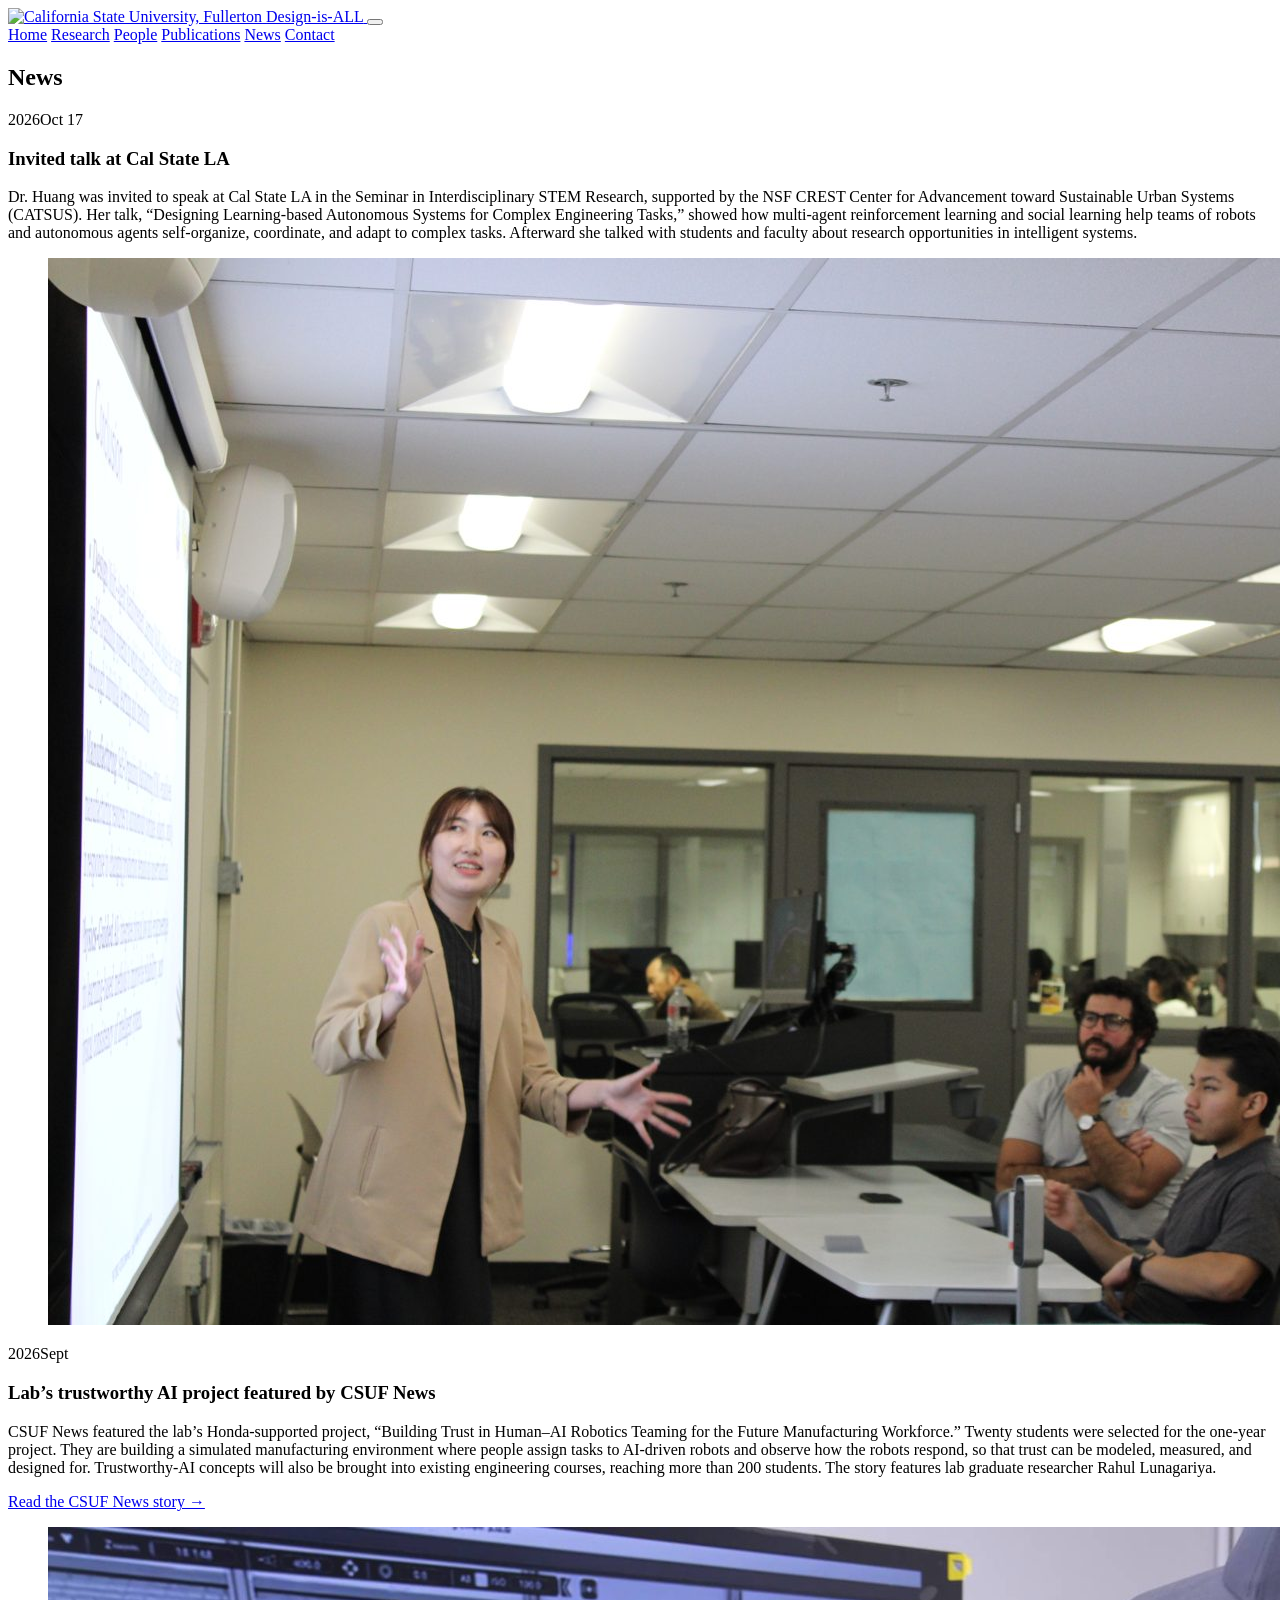
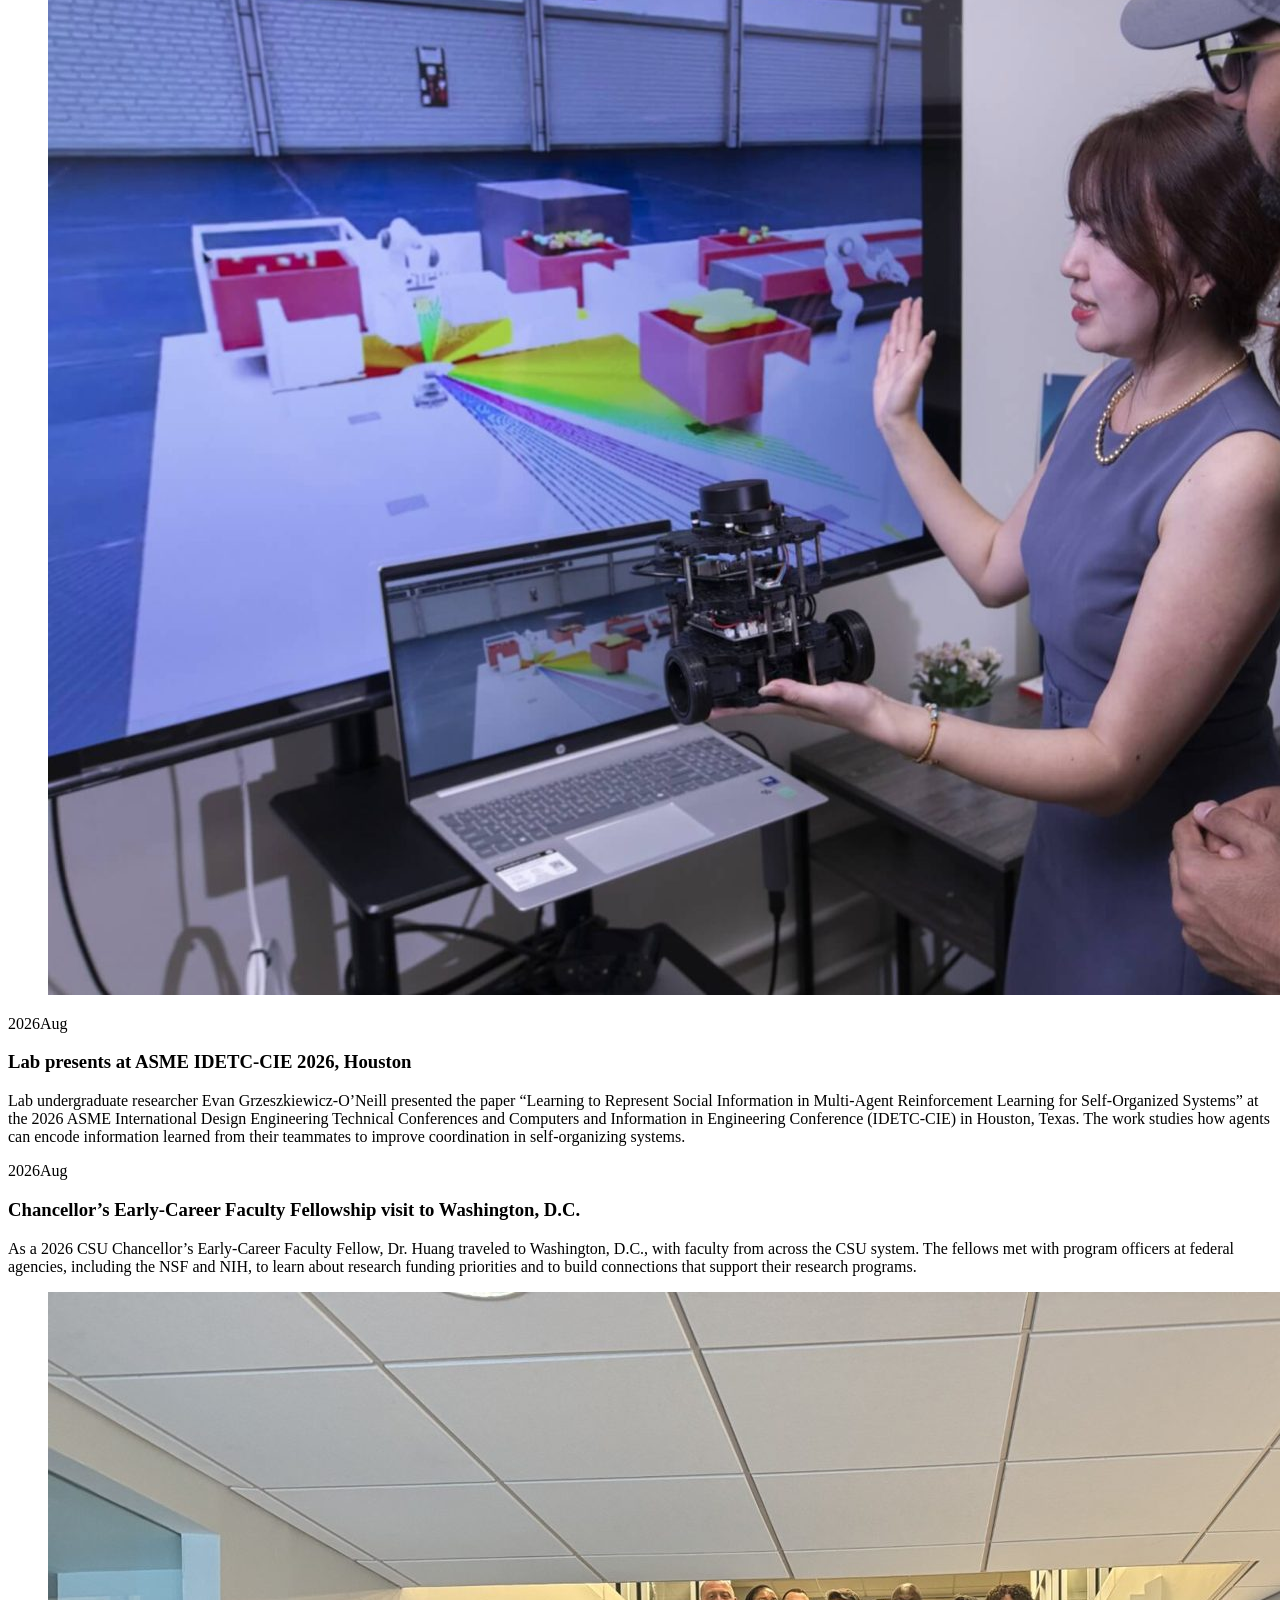
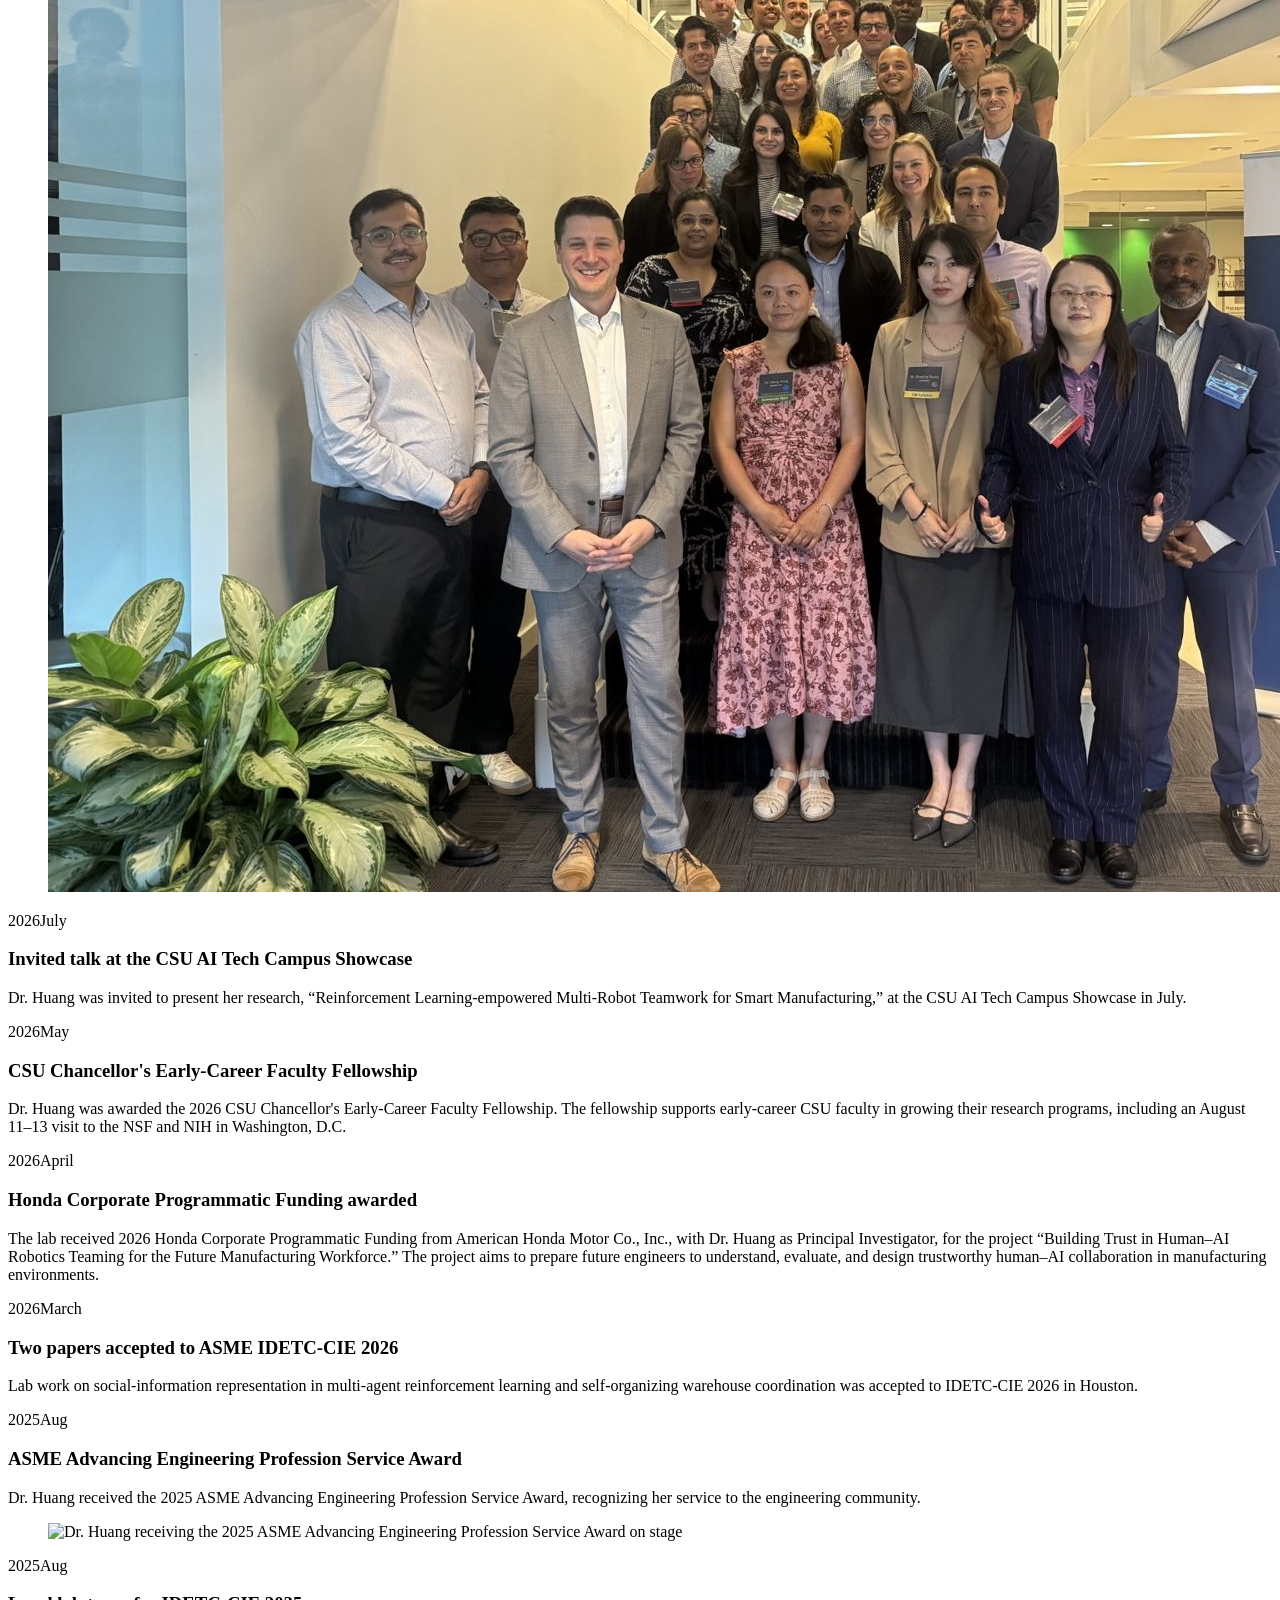
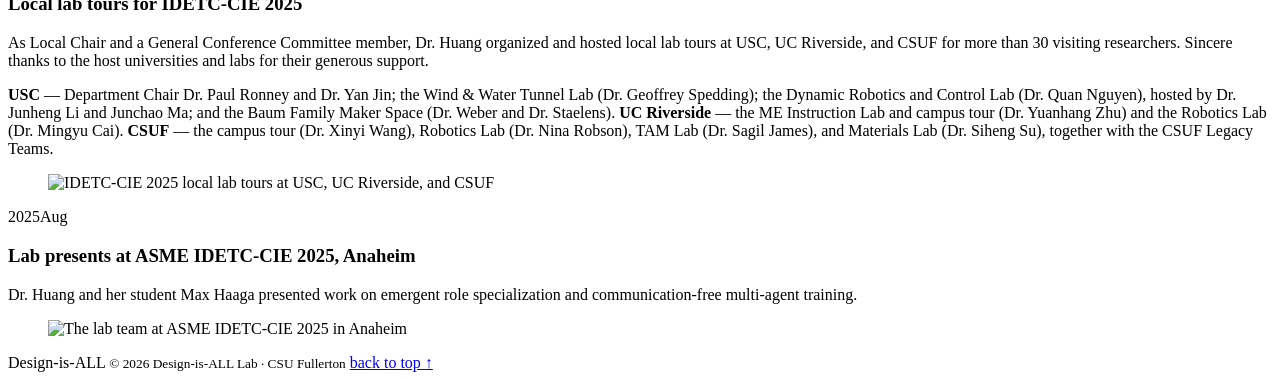
==== news.html @ df872aeb "Update People and News from Website-Content (Nov 2026) - People: new grad (Kevin Tran) and joint mem" ====
<!DOCTYPE html>
<html lang="en">
<head>
  <meta charset="UTF-8" />
  <meta name="viewport" content="width=device-width, initial-scale=1.0" />
  <title>News · Design-is-ALL Lab</title>
  <meta name="description" content="Latest news from the Design-is-ALL Lab at CSU Fullerton — funding, awards, talks, and conferences." />
  <link rel="preconnect" href="https://fonts.googleapis.com" />
  <link rel="preconnect" href="https://fonts.gstatic.com" crossorigin />
  <link href="https://fonts.googleapis.com/css2?family=Fraunces:opsz,wght@9..144,600;9..144,700&family=Sora:wght@300;400;500;600;700;800&family=Inter:wght@400;500;600;700&family=JetBrains+Mono:wght@400;500&display=swap" rel="stylesheet" />
  <link rel="stylesheet" href="assets/css/style.css" />
</head>
<body>

  <header class="site-header" id="top">
    <div class="container nav-inner">
      <a class="brand" href="index.html">
        <img class="brand-badge" src="assets/images/csuf-seal.svg" alt="California State University, Fullerton" width="40" height="40" />
        <span class="brand-text">Design-is-ALL</span>
      </a>
      <button class="nav-toggle" aria-label="Menu" aria-expanded="false" aria-controls="primary-nav"><span></span><span></span><span></span></button>
      <nav class="primary-nav" id="primary-nav" aria-label="Primary">
        <a href="index.html">Home</a>
        <a href="research.html">Research</a>
        <a href="people.html">People</a>
        <a href="publications.html">Publications</a>
        <a href="news.html" class="active">News</a>
        <a href="contact.html">Contact</a>
      </nav>
    </div>
  </header>

  <main>
    <!-- PAGE HERO -->
    <section class="subhero">
      <div class="container">
        <h1>News</h1>
      </div>
    </section>

    <section class="section">
      <div class="container">

        <div class="news news-full">

          <div class="news-item">
            <div class="date"><span class="yr">2026</span><span class="mo">Oct 17</span></div>
            <div>
              <h3>Invited talk at Cal State LA</h3>
              <p>Dr. Huang was invited to speak at Cal State LA in the Seminar in Interdisciplinary STEM Research, supported by the NSF CREST Center for Advancement toward Sustainable Urban Systems (CATSUS). Her talk, <span class="paper">&ldquo;Designing Learning-based Autonomous Systems for Complex Engineering Tasks,&rdquo;</span> showed how multi-agent reinforcement learning and social learning help teams of robots and autonomous agents self-organize, coordinate, and adapt to complex tasks. Afterward she talked with students and faculty about research opportunities in intelligent systems.</p>
              <div class="n-gallery">
                <figure><img src="assets/images/news-csula-talk-2026.jpg" alt="Dr. Huang presenting her research to students at Cal State LA" loading="lazy" /></figure>
              </div>
            </div>
          </div>

          <div class="news-item">
            <div class="date"><span class="yr">2026</span><span class="mo">Sept</span></div>
            <div>
              <h3>Lab&rsquo;s trustworthy AI project featured by CSUF News</h3>
              <p>CSUF News featured the lab&rsquo;s Honda-supported project, <span class="paper">&ldquo;Building Trust in Human&ndash;AI Robotics Teaming for the Future Manufacturing Workforce.&rdquo;</span> Twenty students were selected for the one-year project. They are building a simulated manufacturing environment where people assign tasks to AI-driven robots and observe how the robots respond, so that trust can be modeled, measured, and designed for. Trustworthy-AI concepts will also be brought into existing engineering courses, reaching more than 200 students. The story features lab graduate researcher Rahul Lunagariya.</p>
              <p><a href="https://news.fullerton.edu/2026/09/honda-supported-project-builds-trust-between-humans-and-robots/" target="_blank" rel="noopener">Read the CSUF News story &rarr;</a></p>
              <div class="n-gallery">
                <figure><img src="assets/images/news-honda-csuf-news-2026.jpg" alt="Dr. Huang and graduate student Rahul Lunagariya with a mobile robot and a simulated manufacturing environment" loading="lazy" /></figure>
              </div>
            </div>
          </div>

          <div class="news-item">
            <div class="date"><span class="yr">2026</span><span class="mo">Aug</span></div>
            <div>
              <h3>Lab presents at ASME IDETC-CIE 2026, Houston</h3>
              <p>Lab undergraduate researcher Evan Grzeszkiewicz-O&rsquo;Neill presented the paper <span class="paper">&ldquo;Learning to Represent Social Information in Multi-Agent Reinforcement Learning for Self-Organized Systems&rdquo;</span> at the 2026 ASME International Design Engineering Technical Conferences and Computers and Information in Engineering Conference (IDETC-CIE) in Houston, Texas. The work studies how agents can encode information learned from their teammates to improve coordination in self-organizing systems.</p>
            </div>
          </div>

          <div class="news-item">
            <div class="date"><span class="yr">2026</span><span class="mo">Aug</span></div>
            <div>
              <h3>Chancellor&rsquo;s Early-Career Faculty Fellowship visit to Washington, D.C.</h3>
              <p>As a 2026 CSU Chancellor&rsquo;s Early-Career Faculty Fellow, Dr. Huang traveled to Washington, D.C., with faculty from across the CSU system. The fellows met with program officers at federal agencies, including the NSF and NIH, to learn about research funding priorities and to build connections that support their research programs.</p>
              <div class="n-gallery">
                <figure><img src="assets/images/news-fellowship-dc-2026.jpg" alt="2026 CSU Chancellor's Early-Career Faculty Fellows in Washington, D.C." loading="lazy" /></figure>
              </div>
            </div>
          </div>

          <div class="news-item">
            <div class="date"><span class="yr">2026</span><span class="mo">July</span></div>
            <div>
              <h3>Invited talk at the CSU AI Tech Campus Showcase</h3>
              <p>Dr. Huang was invited to present her research, <span class="paper">&ldquo;Reinforcement Learning-empowered Multi-Robot Teamwork for Smart Manufacturing,&rdquo;</span> at the CSU AI Tech Campus Showcase in July.</p>
            </div>
          </div>

          <div class="news-item">
            <div class="date"><span class="yr">2026</span><span class="mo">May</span></div>
            <div>
              <h3>CSU Chancellor's Early-Career Faculty Fellowship</h3>
              <p>Dr. Huang was awarded the 2026 CSU Chancellor's Early-Career Faculty Fellowship. The fellowship supports early-career CSU faculty in growing their research programs, including an August 11&ndash;13 visit to the NSF and NIH in Washington, D.C.</p>
            </div>
          </div>

          <div class="news-item">
            <div class="date"><span class="yr">2026</span><span class="mo">April</span></div>
            <div>
              <h3>Honda Corporate Programmatic Funding awarded</h3>
              <p>The lab received 2026 Honda Corporate Programmatic Funding from American Honda Motor Co., Inc., with Dr. Huang as Principal Investigator, for the project <span class="paper">&ldquo;Building Trust in Human&ndash;AI Robotics Teaming for the Future Manufacturing Workforce.&rdquo;</span> The project aims to prepare future engineers to understand, evaluate, and design trustworthy human&ndash;AI collaboration in manufacturing environments.</p>
            </div>
          </div>

          <div class="news-item">
            <div class="date"><span class="yr">2026</span><span class="mo">March</span></div>
            <div>
              <h3>Two papers accepted to ASME IDETC-CIE 2026</h3>
              <p>Lab work on social-information representation in multi-agent reinforcement learning and self-organizing warehouse coordination was accepted to IDETC-CIE 2026 in Houston.</p>
            </div>
          </div>

          <div class="news-item">
            <div class="date"><span class="yr">2025</span><span class="mo">Aug</span></div>
            <div>
              <h3>ASME Advancing Engineering Profession Service Award</h3>
              <p>Dr. Huang received the 2025 ASME Advancing Engineering Profession Service Award, recognizing her service to the engineering community.</p>
              <div class="n-gallery">
                <figure><img src="assets/images/news-award-2025.jpg" alt="Dr. Huang receiving the 2025 ASME Advancing Engineering Profession Service Award on stage" /></figure>
              </div>
            </div>
          </div>

          <div class="news-item">
            <div class="date"><span class="yr">2025</span><span class="mo">Aug</span></div>
            <div class="n-split">
              <div class="n-text">
                <h3>Local lab tours for IDETC-CIE 2025</h3>
                <p>As Local Chair and a General Conference Committee member, Dr. Huang organized and hosted local lab tours at USC, UC Riverside, and CSUF for more than 30 visiting researchers. Sincere thanks to the host universities and labs for their generous support.</p>
                <p class="n-thanks"><b>USC</b> &mdash; Department Chair Dr. Paul Ronney and Dr. Yan Jin; the Wind &amp; Water Tunnel Lab (Dr. Geoffrey Spedding); the Dynamic Robotics and Control Lab (Dr. Quan Nguyen), hosted by Dr. Junheng Li and Junchao Ma; and the Baum Family Maker Space (Dr. Weber and Dr. Staelens). <b>UC Riverside</b> &mdash; the ME Instruction Lab and campus tour (Dr. Yuanhang Zhu) and the Robotics Lab (Dr. Mingyu Cai). <b>CSUF</b> &mdash; the campus tour (Dr. Xinyi Wang), Robotics Lab (Dr. Nina Robson), TAM Lab (Dr. Sagil James), and Materials Lab (Dr. Siheng Su), together with the CSUF Legacy Teams.</p>
              </div>
              <figure class="n-side"><img src="assets/images/news-idetc2025-tour.jpg" alt="IDETC-CIE 2025 local lab tours at USC, UC Riverside, and CSUF" /></figure>
            </div>
          </div>

          <div class="news-item">
            <div class="date"><span class="yr">2025</span><span class="mo">Aug</span></div>
            <div>
              <h3>Lab presents at ASME IDETC-CIE 2025, Anaheim</h3>
              <p>Dr. Huang and her student Max Haaga presented work on emergent role specialization and communication-free multi-agent training.</p>
              <figure class="n-feature"><img src="assets/images/news-idetc2025-team.jpg" alt="The lab team at ASME IDETC-CIE 2025 in Anaheim" /></figure>
            </div>
          </div>

        </div>
      </div>
    </section>
  </main>

  <footer class="site-footer">
    <div class="container footer-inner">
      <span class="footer-brand">Design-is-ALL</span>
      <small>&copy; <span id="year">2026</span> Design-is-ALL Lab · CSU Fullerton</small>
      <a href="#top" class="to-top">back to top &uarr;</a>
    </div>
  </footer>

  <script src="assets/js/main.js"></script>
</body>
</html>
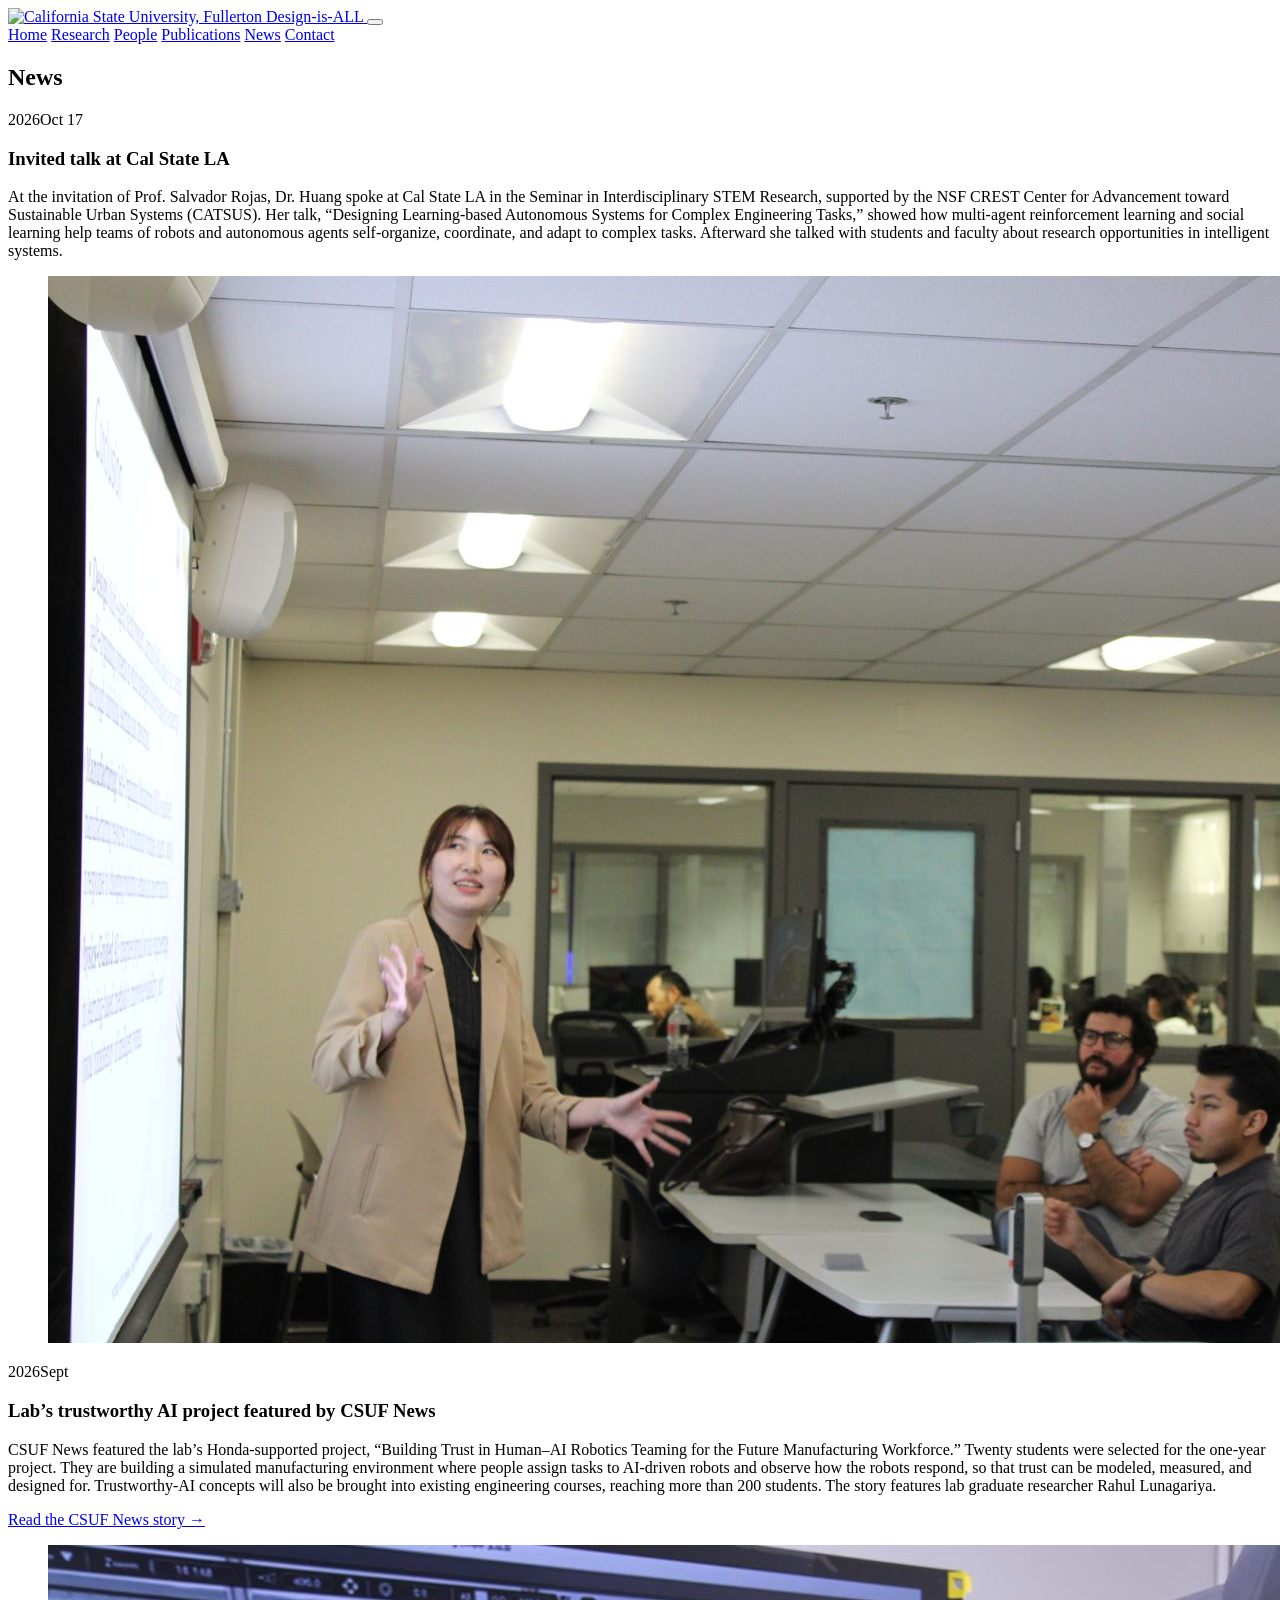
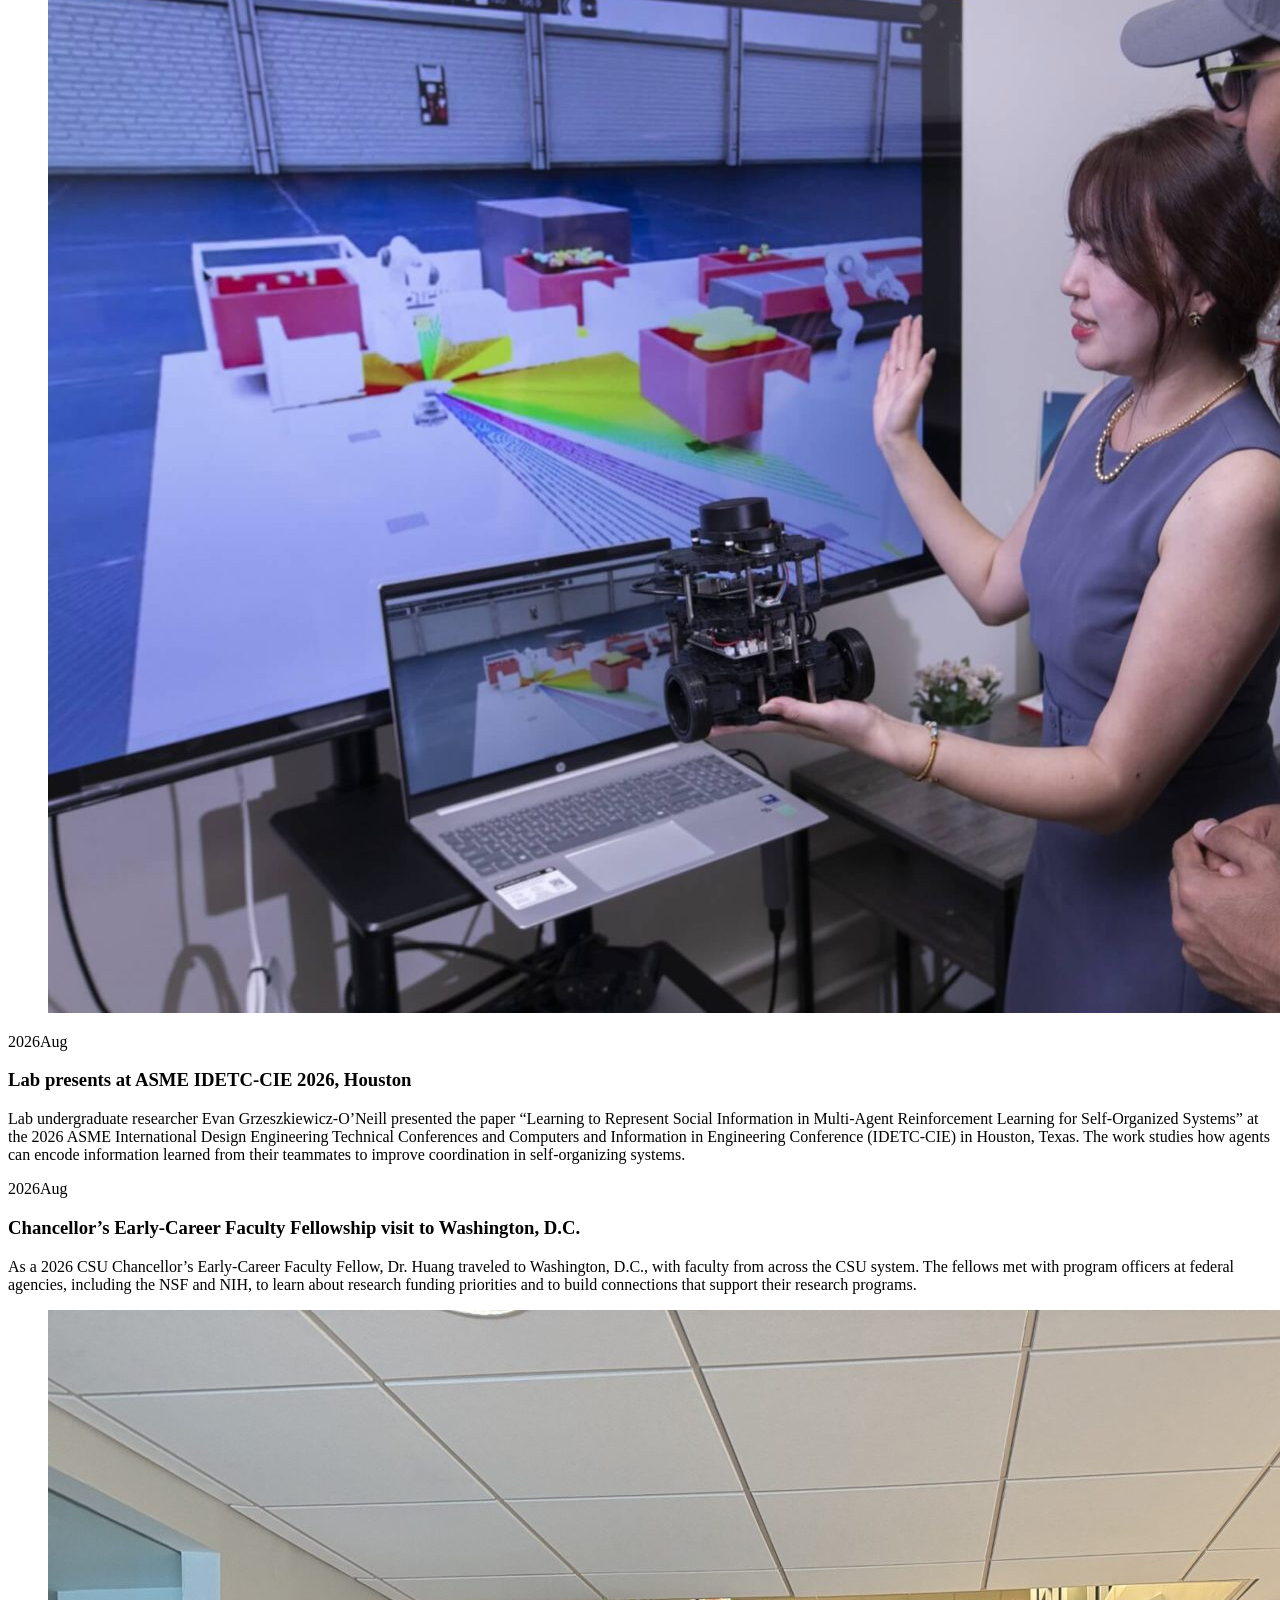
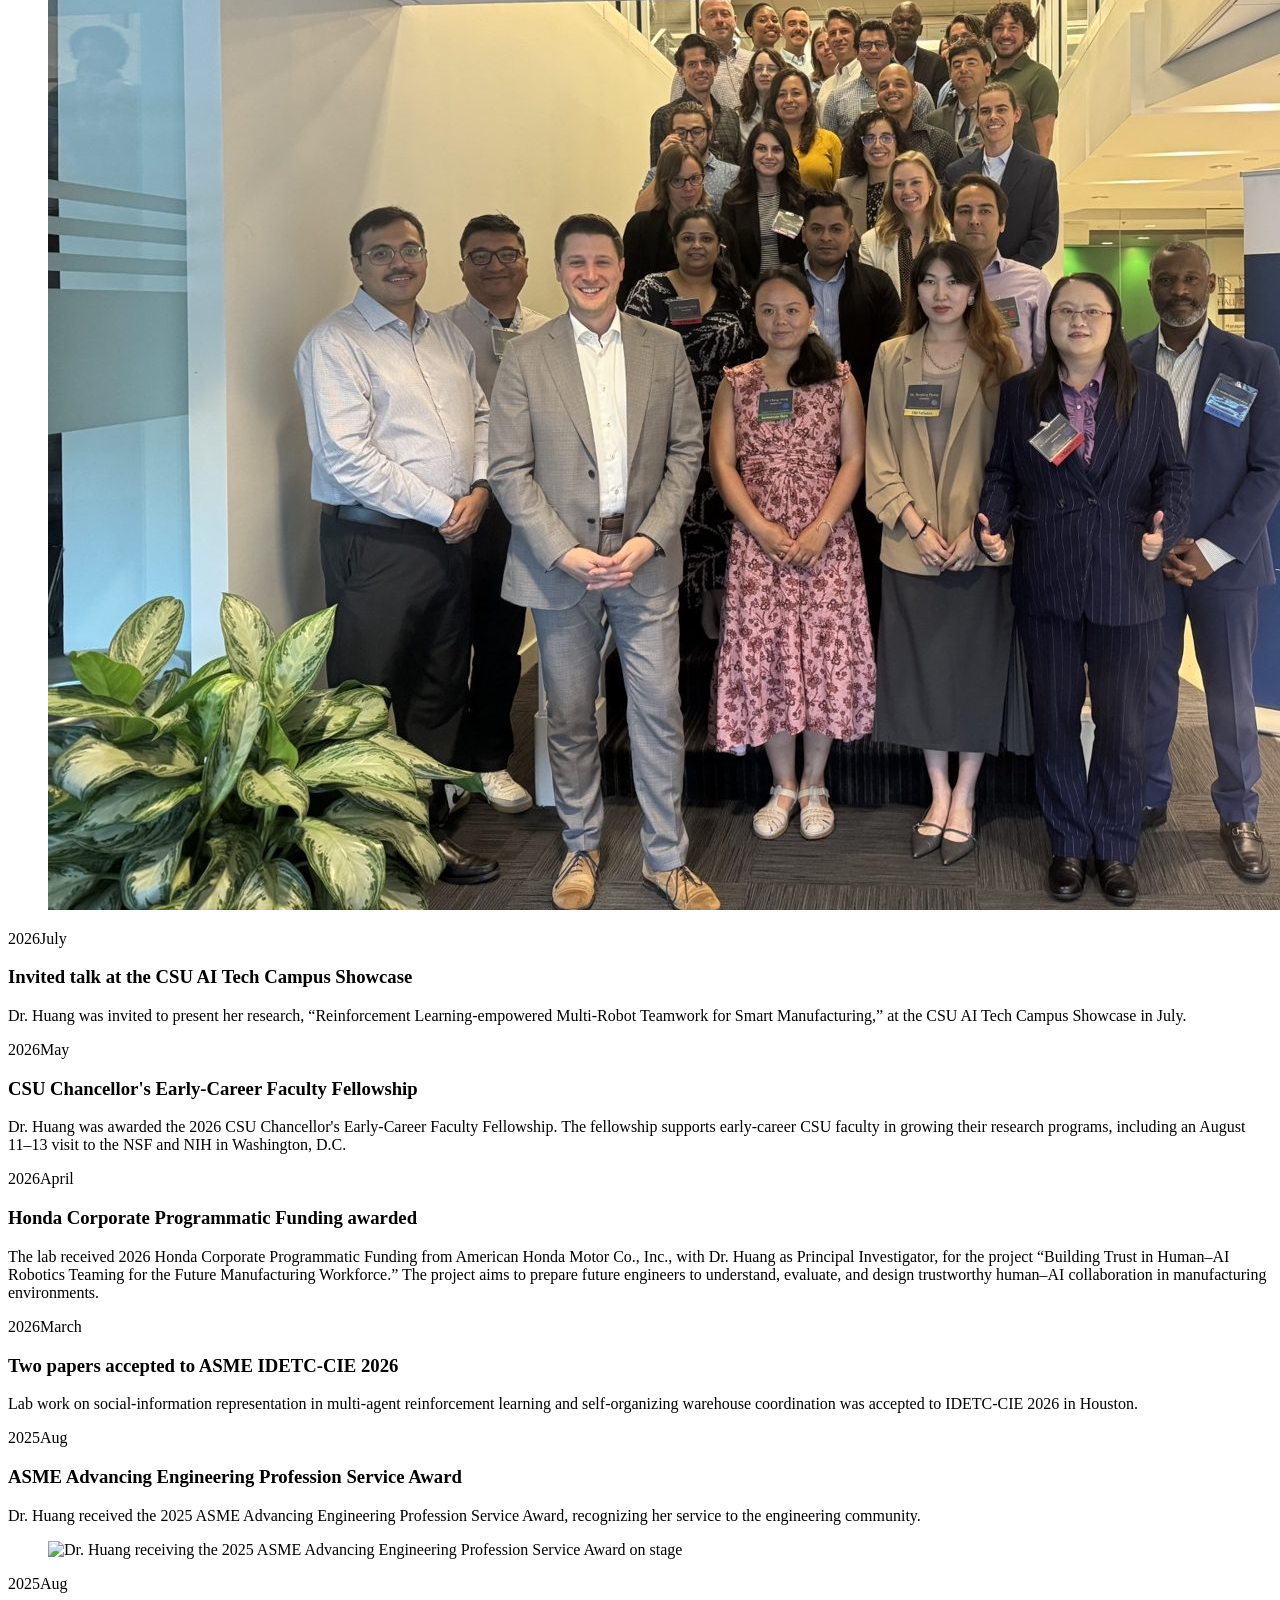
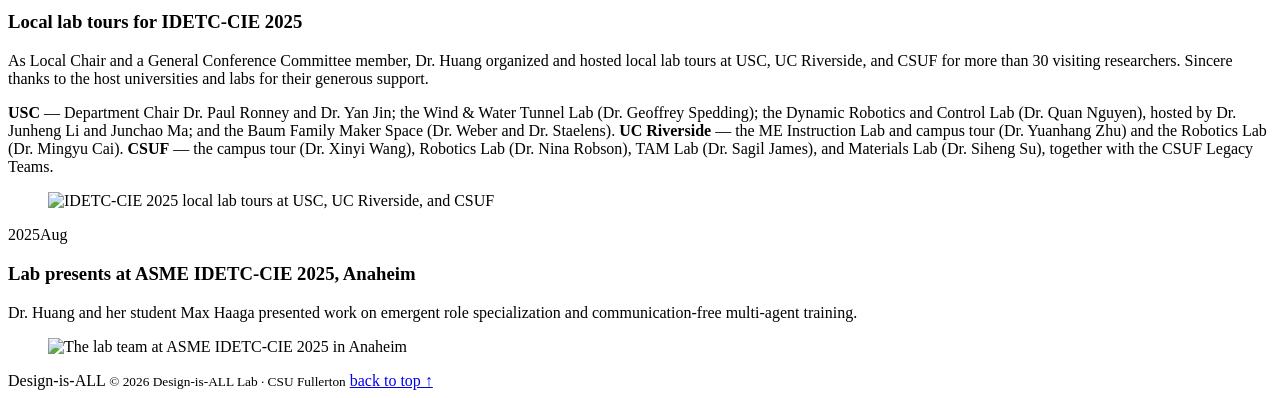
==== commit 210d8c56: "News: note Cal State LA talk was invited by Prof. Salvador Rojas Co-Authored-By: Claude Opus 5.5 <no" ====
--- a/news.html
+++ b/news.html
@@ -47,7 +47,7 @@
             <div class="date"><span class="yr">2026</span><span class="mo">Oct 17</span></div>
             <div>
               <h3>Invited talk at Cal State LA</h3>
-              <p>Dr. Huang was invited to speak at Cal State LA in the Seminar in Interdisciplinary STEM Research, supported by the NSF CREST Center for Advancement toward Sustainable Urban Systems (CATSUS). Her talk, <span class="paper">&ldquo;Designing Learning-based Autonomous Systems for Complex Engineering Tasks,&rdquo;</span> showed how multi-agent reinforcement learning and social learning help teams of robots and autonomous agents self-organize, coordinate, and adapt to complex tasks. Afterward she talked with students and faculty about research opportunities in intelligent systems.</p>
+              <p>At the invitation of Prof. Salvador Rojas, Dr. Huang spoke at Cal State LA in the Seminar in Interdisciplinary STEM Research, supported by the NSF CREST Center for Advancement toward Sustainable Urban Systems (CATSUS). Her talk, <span class="paper">&ldquo;Designing Learning-based Autonomous Systems for Complex Engineering Tasks,&rdquo;</span> showed how multi-agent reinforcement learning and social learning help teams of robots and autonomous agents self-organize, coordinate, and adapt to complex tasks. Afterward she talked with students and faculty about research opportunities in intelligent systems.</p>
               <div class="n-gallery">
                 <figure><img src="assets/images/news-csula-talk-2026.jpg" alt="Dr. Huang presenting her research to students at Cal State LA" loading="lazy" /></figure>
               </div>
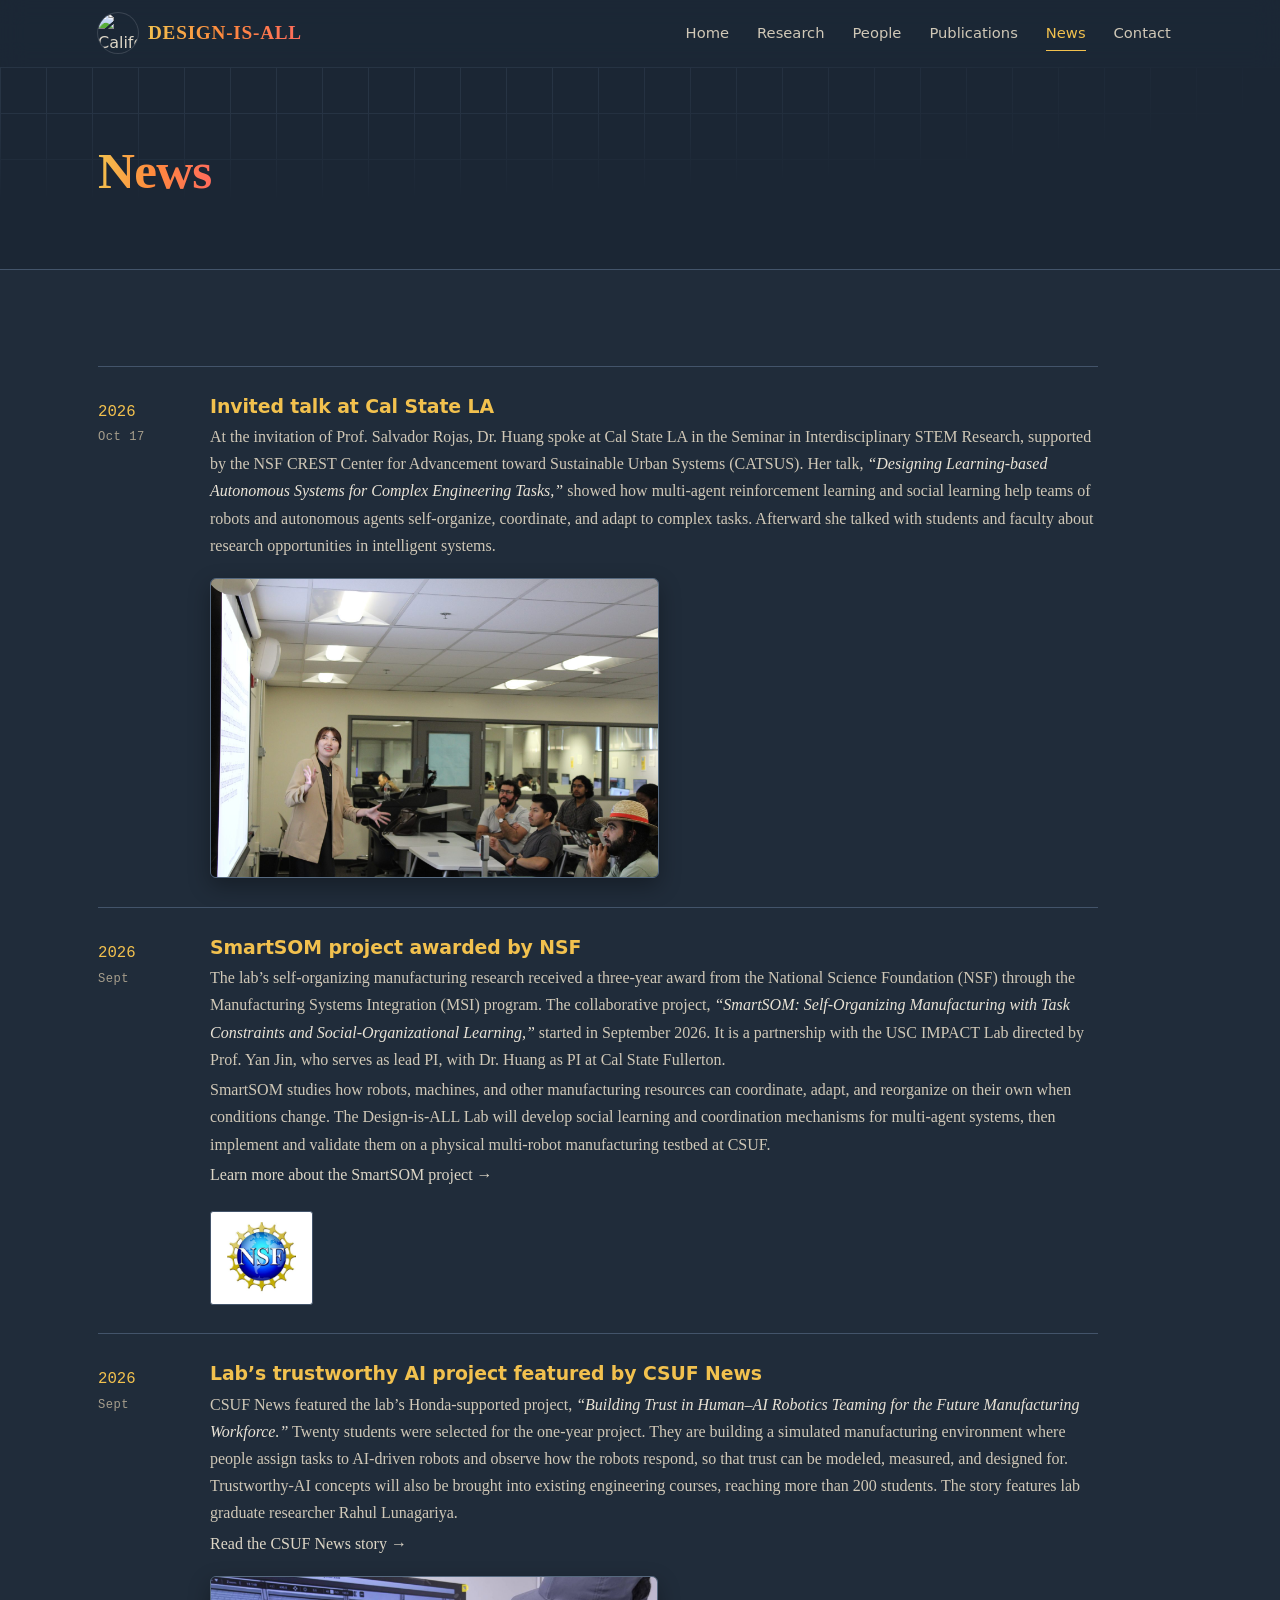
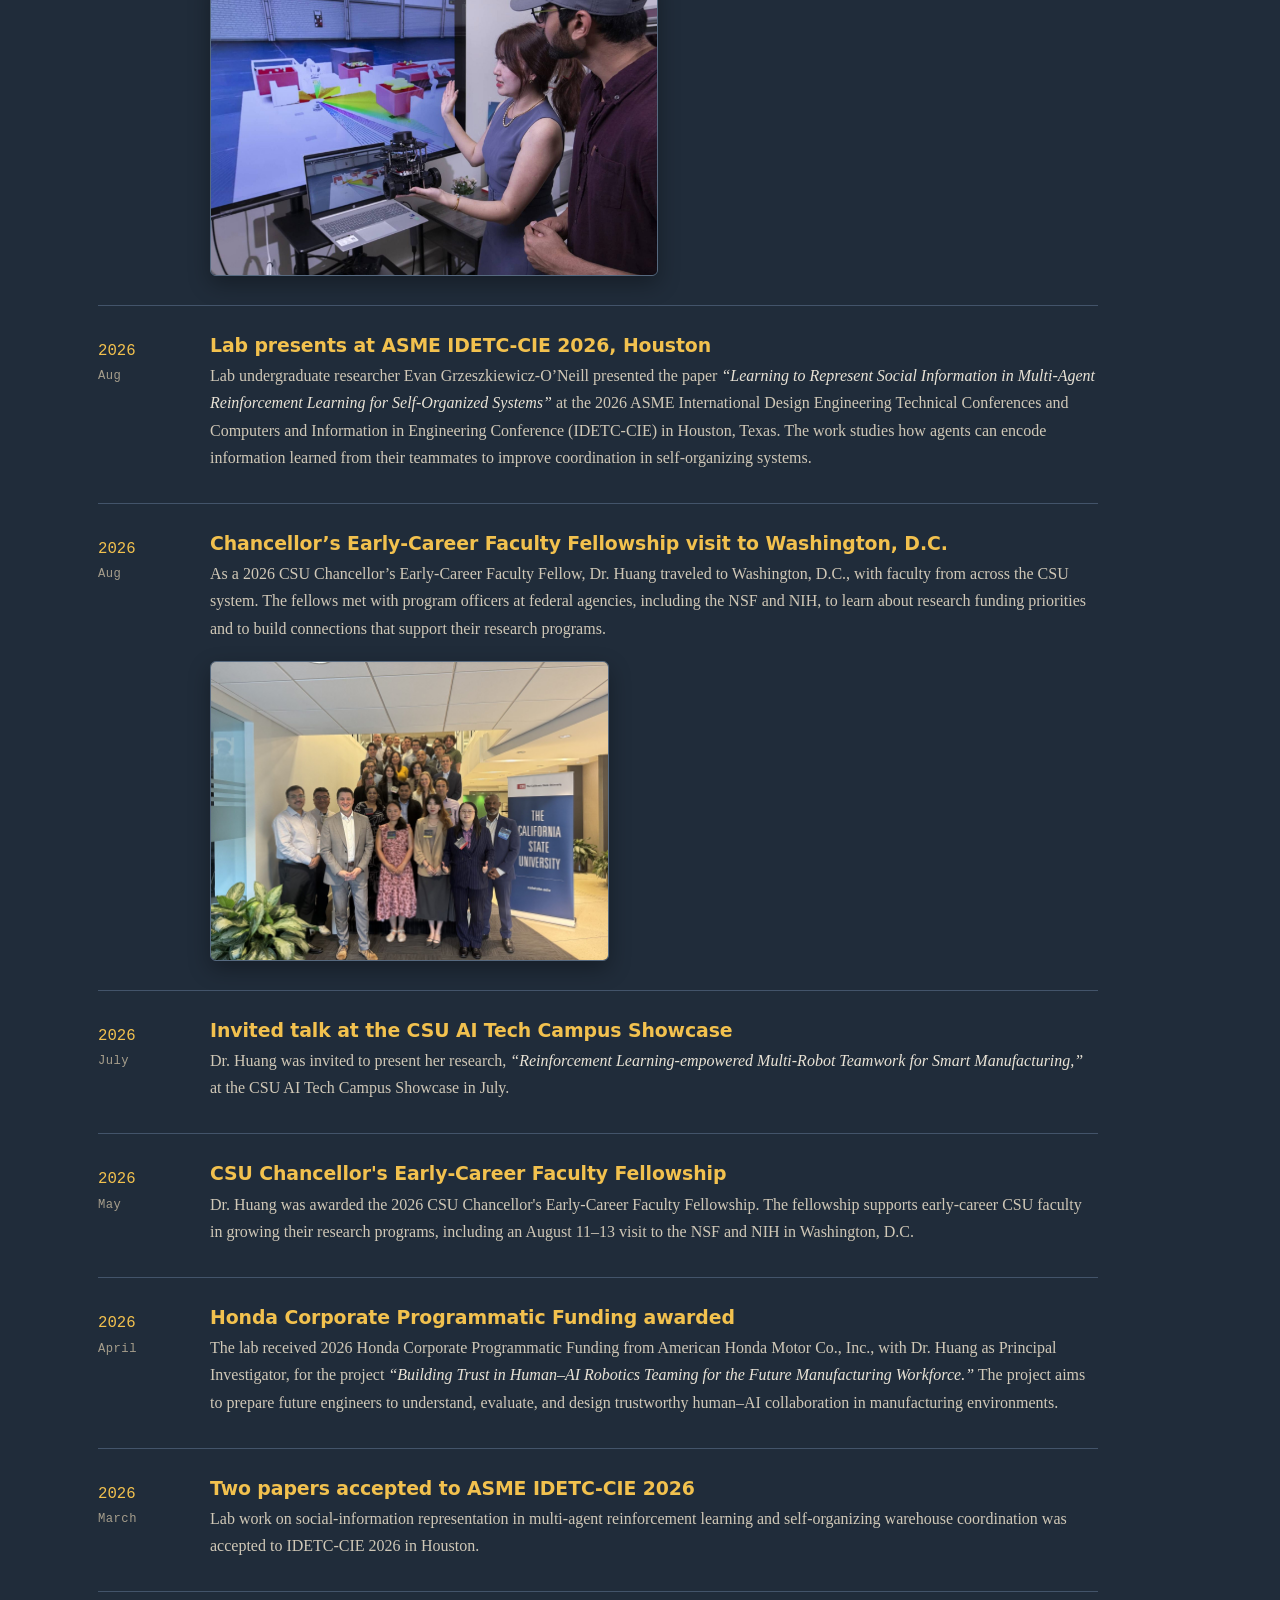
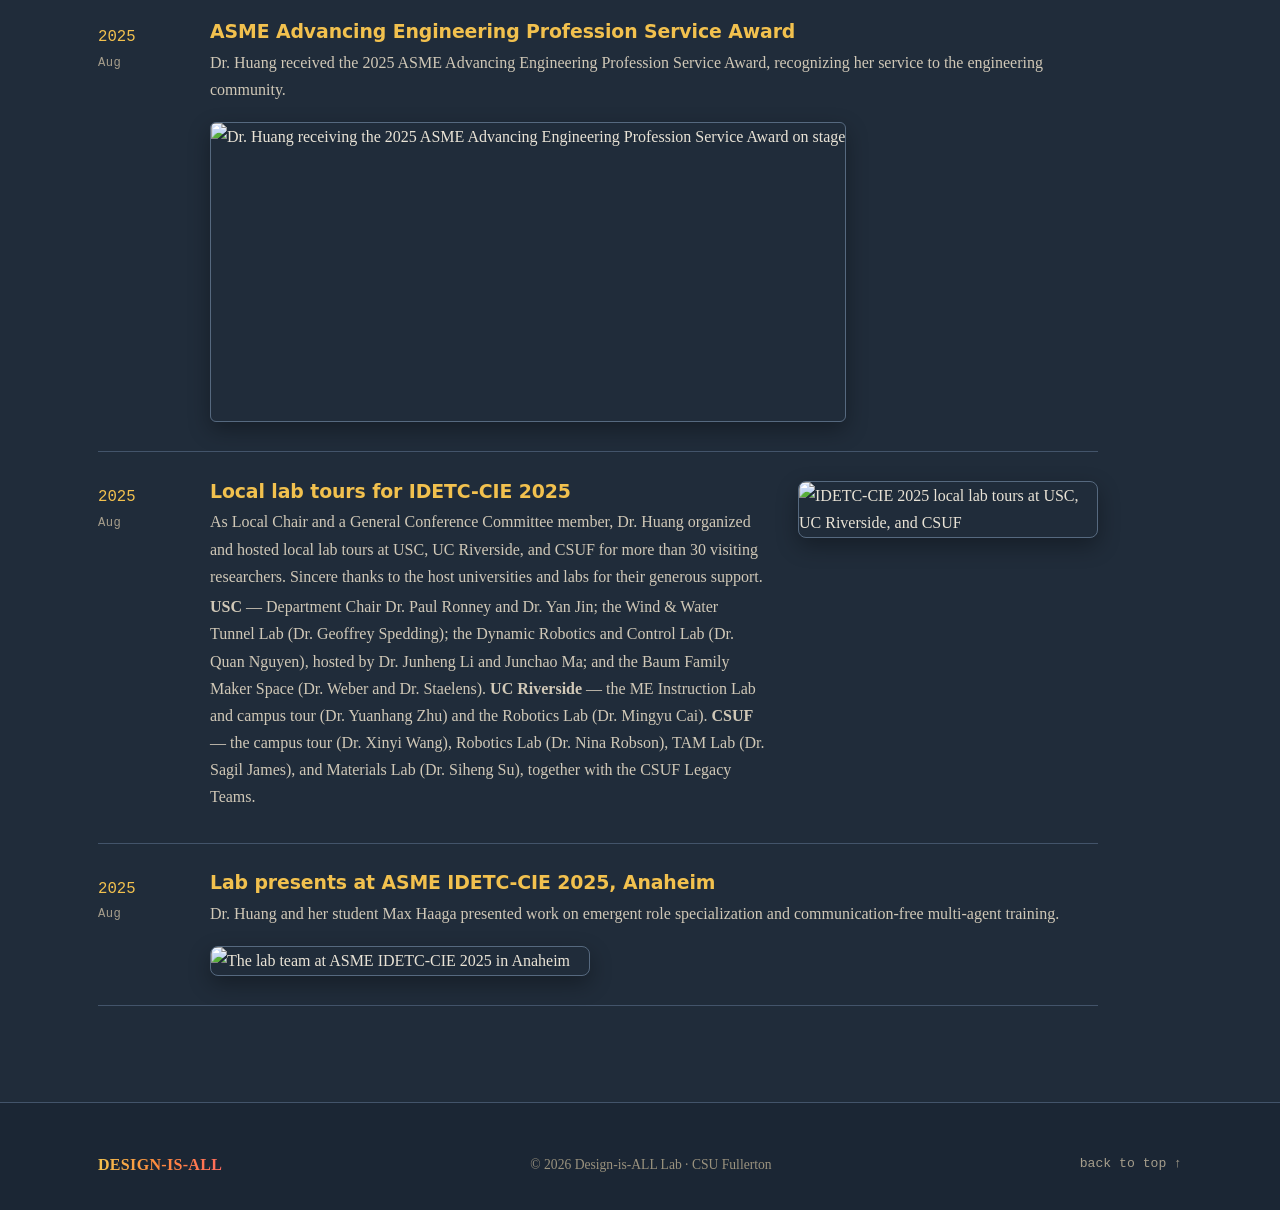
==== commit 3d8869cf: "Add NSF MSI SmartSOM award: news item, expanded project page, NSF logo and framework figure Co-Autho" ====
--- a/news.html
+++ b/news.html
@@ -51,6 +51,17 @@
               <div class="n-gallery">
                 <figure><img src="assets/images/news-csula-talk-2026.jpg" alt="Dr. Huang presenting her research to students at Cal State LA" loading="lazy" /></figure>
               </div>
+            </div>
+          </div>
+
+          <div class="news-item">
+            <div class="date"><span class="yr">2026</span><span class="mo">Sept</span></div>
+            <div>
+              <h3>SmartSOM project awarded by NSF</h3>
+              <p>The lab&rsquo;s self-organizing manufacturing research received a three-year award from the National Science Foundation (NSF) through the Manufacturing Systems Integration (MSI) program. The collaborative project, <span class="paper">&ldquo;SmartSOM: Self-Organizing Manufacturing with Task Constraints and Social-Organizational Learning,&rdquo;</span> started in September 2026. It is a partnership with the USC IMPACT Lab directed by Prof. Yan Jin, who serves as lead PI, with Dr. Huang as PI at Cal State Fullerton.</p>
+              <p>SmartSOM studies how robots, machines, and other manufacturing resources can coordinate, adapt, and reorganize on their own when conditions change. The Design-is-ALL Lab will develop social learning and coordination mechanisms for multi-agent systems, then implement and validate them on a physical multi-robot manufacturing testbed at CSUF.</p>
+              <p><a href="research.html#smartsom">Learn more about the SmartSOM project &rarr;</a></p>
+              <div class="sponsor-logo sponsor-logo-lg"><img src="assets/images/nsf-logo.jpg" alt="National Science Foundation" /></div>
             </div>
           </div>
 
--- a/assets/css/style.css
+++ b/assets/css/style.css
@@ -0,0 +1,442 @@
+/* =========================================================
+   Design-is-ALL Lab — "layered steel" theme
+   Dark, immersive, rigorous. Silver + bronze accents.
+   Recolor the whole site from the variables below.
+   ========================================================= */
+
+:root {
+  /* layered steel — deep to light */
+  --bg:        #202c3a;   /* page base — steel, not black */
+  --bg-deep:   #1b2634;   /* hero / deepest bands — still steel */
+  --bg-band:   #283645;   /* alternating section band */
+  --panel:     #2d3e51;   /* cards */
+  --panel-2:   #35485d;   /* raised / hover */
+  --line:      #43546a;   /* hairline borders */
+  --line-2:    #56697f;   /* stronger border */
+
+  --steel-500: #9a927e;   /* warm faint labels */
+  --steel-400: #a69e8c;   /* warm muted text */
+  --steel-300: #d0c8b7;   /* warm secondary text */
+  --steel-200: #e9e3d6;   /* warm strong body text (ivory) */
+
+  --text:      #f2c14e;   /* headings — richer, warmer gold */
+  --body:      #e9e3d6;   /* body copy — warm ivory */
+
+  /* accents */
+  --silver:    #ddd6c6;   /* warm link */
+  --silver-dim:#bdb4a1;
+  --bronze:    #f2c14e;   /* warm pop — richer gold */
+  --bronze-dim:#b07c4d;
+
+  --maxw: 1140px;
+  --radius: 3px;          /* sharp, not pill */
+  --font: 'Inter', system-ui, -apple-system, 'Segoe UI', Roboto, sans-serif;
+  --serif: 'Palatino', 'Palatino Linotype', 'Book Antiqua', 'URW Palladio L', P052, Georgia, serif;
+  --display:   'Fraunces', 'Palatino', Georgia, serif;   /* big title */
+  --display-2: 'Sora', 'Inter', system-ui, sans-serif;   /* subtitles / section headings */
+  --mono: 'JetBrains Mono', ui-monospace, 'SF Mono', Menlo, monospace;
+}
+
+* { box-sizing: border-box; }
+html { scroll-behavior: smooth; scroll-padding-top: 78px; }
+body {
+  margin: 0;
+  background: var(--bg);
+  color: var(--body);
+  font-family: var(--serif);
+  line-height: 1.72;
+  font-size: 16px;
+  -webkit-font-smoothing: antialiased;
+  text-rendering: optimizeLegibility;
+}
+
+h1, h2, h3, h4 { color: var(--text); font-optical-sizing: auto; font-weight: 700; line-height: 1.16; letter-spacing: -0.005em; margin: 0 0 .5em; }
+h1 { font-family: var(--display); }             /* big title — Fraunces */
+h2, h3, h4 { font-family: var(--display-2); }   /* subtitles — Sora */
+/* section subtitles share the title's gradient; item titles (h3) stay solid gold */
+h2 {
+  color: #ff9a3d; /* fallback if gradient-text unsupported */
+  background: linear-gradient(92deg, #f2c14e 0%, #ff8a3d 48%, #ff6b5c 100%);
+  -webkit-background-clip: text; background-clip: text; -webkit-text-fill-color: transparent;
+  width: fit-content;
+}
+/* keep UI chrome in the sans; body contents render in the serif (Palatino) */
+.brand, .primary-nav a, .nav-cta, .btn, .footer-brand { font-family: var(--font); }
+p { margin: 0 0 1rem; }
+a { color: var(--silver); text-decoration: none; transition: color .15s; }
+a:hover { color: var(--bronze); }
+img { max-width: 100%; display: block; }
+.amp { font-family: var(--serif); font-style: italic; font-weight: 400; }
+
+.container { width: 100%; max-width: var(--maxw); margin: 0 auto; padding: 0 28px; }
+.band { background: var(--bg-band); }
+
+/* mono kicker / eyebrow */
+.kicker {
+  font-family: var(--mono);
+  font-size: .78rem;
+  letter-spacing: .12em;
+  color: var(--bronze);
+  margin: 0 0 1rem;
+  display: block;
+}
+
+/* ---------- header / nav ---------- */
+.site-header {
+  position: sticky; top: 0; z-index: 60;
+  background: rgba(27,38,52,.82);
+  backdrop-filter: blur(12px) saturate(140%);
+  border-bottom: 1px solid transparent;
+  transition: border-color .25s, background .25s;
+}
+.site-header.scrolled { border-bottom-color: var(--line); background: rgba(27,38,52,.94); }
+.nav-inner { display: flex; align-items: center; justify-content: space-between; height: 66px; }
+
+.brand { display: inline-flex; align-items: center; gap: 10px; }
+.brand-badge { flex: none; display: block; width: 40px; height: 40px; border-radius: 50%; box-shadow: 0 0 0 1px rgba(255,255,255,.14); }
+.brand-text {
+  font-family: var(--serif); font-weight: 700; font-size: 1.2rem; letter-spacing: .04em; text-transform: uppercase;
+  color: #ff9a3d; /* fallback if gradient-text unsupported */
+  background: linear-gradient(92deg, #f2c14e 0%, #ff8a3d 48%, #ff6b5c 100%);
+  -webkit-background-clip: text; background-clip: text; -webkit-text-fill-color: transparent;
+}
+.brand .dot { color: var(--bronze); }
+.brand .thin { color: var(--steel-400); font-weight: 400; }
+
+.primary-nav { display: flex; align-items: center; gap: .35rem; }
+.primary-nav a {
+  color: var(--steel-300); font-size: .92rem; font-weight: 500;
+  padding: .5rem .7rem; border-radius: var(--radius); position: relative;
+}
+.primary-nav a:hover { color: var(--text); }
+.primary-nav a.active { color: var(--text); }
+.primary-nav a.active::after {
+  content: ""; position: absolute; left: .7rem; right: .7rem; bottom: .15rem;
+  height: 1px; background: var(--bronze);
+}
+.nav-cta {
+  color: var(--bg-deep) !important; background: var(--bronze);
+  padding: .45rem 1rem !important; margin-left: .4rem; font-weight: 600;
+}
+.nav-cta:hover { background: #f7cd68; color: var(--bg-deep) !important; }
+
+.nav-toggle { display: none; flex-direction: column; gap: 5px; background: none; border: 0; cursor: pointer; padding: 8px; }
+.nav-toggle span { width: 24px; height: 2px; background: var(--steel-300); transition: .25s; }
+.nav-toggle[aria-expanded="true"] span:nth-child(1) { transform: translateY(7px) rotate(45deg); }
+.nav-toggle[aria-expanded="true"] span:nth-child(2) { opacity: 0; }
+.nav-toggle[aria-expanded="true"] span:nth-child(3) { transform: translateY(-7px) rotate(-45deg); }
+
+/* ---------- hero ---------- */
+.hero { position: relative; background: var(--bg-deep); border-bottom: 1px solid var(--line); overflow: hidden; }
+.hero::before {
+  content: ""; position: absolute; inset: 0;
+  background-image: linear-gradient(var(--line) 1px, transparent 1px), linear-gradient(90deg, var(--line) 1px, transparent 1px);
+  background-size: 46px 46px; opacity: .35;
+  -webkit-mask-image: radial-gradient(120% 90% at 15% 0%, #000 25%, transparent 75%);
+          mask-image: radial-gradient(120% 90% at 15% 0%, #000 25%, transparent 75%);
+}
+.hero-inner { position: relative; z-index: 1; padding: 7.5rem 28px 6.5rem; max-width: 820px; }
+.hero h1 {
+  font-size: clamp(2.3rem, 5.5vw, 4rem);
+  letter-spacing: -0.02em;
+  margin-bottom: 1.1rem;
+  color: #ff9a3d; /* fallback if gradient-text unsupported */
+  background: linear-gradient(92deg, #f2c14e 0%, #ff8a3d 48%, #ff6b5c 100%);
+  -webkit-background-clip: text;
+          background-clip: text;
+  -webkit-text-fill-color: transparent;
+}
+.hero .lead { font-size: clamp(1.05rem, 2vw, 1.25rem); color: var(--steel-200); font-weight: 600; max-width: 640px; }
+.hero-short {
+  font-family: var(--serif);                /* Palatino — the body/content voice */
+  font-size: clamp(1.5rem, 3vw, 2.1rem);
+  font-weight: 600;
+  text-transform: uppercase;
+  letter-spacing: .01em;
+  line-height: 1.35;
+  margin: 0 0 .7rem;
+  width: fit-content;
+  color: #ff9a3d; /* fallback if gradient-text unsupported */
+  background: linear-gradient(92deg, #f2c14e 0%, #ff8a3d 48%, #ff6b5c 100%);
+  -webkit-background-clip: text;
+          background-clip: text;
+  -webkit-text-fill-color: transparent;
+}
+.hero-actions { display: flex; flex-wrap: wrap; gap: .8rem; margin-top: 2.2rem; }
+
+/* ---------- buttons ---------- */
+.btn { display: inline-block; font-weight: 600; font-size: .95rem; padding: .72rem 1.4rem; border-radius: var(--radius); border: 1px solid transparent; transition: all .16s; cursor: pointer; }
+.btn-primary { background: var(--bronze); color: var(--bg-deep); }
+.btn-primary:hover { background: #f7cd68; color: var(--bg-deep); transform: translateY(-1px); }
+.btn-ghost { border-color: var(--line-2); color: var(--steel-200); }
+.btn-ghost:hover { border-color: var(--bronze); color: var(--bronze); }
+
+/* ---------- sections ---------- */
+.section { padding: 6rem 0; border-bottom: 1px solid var(--line); }
+.section-head { max-width: 720px; margin-bottom: 3rem; }
+.section-head h2 { font-size: clamp(1.7rem, 3.5vw, 2.3rem); }
+.section-sub { color: var(--steel-400); font-size: 1.05rem; margin: 0; }
+
+/* ---------- home extras ---------- */
+.about-copy { max-width: 820px; }
+.about-copy p { color: var(--steel-200); font-size: 1.3rem; line-height: 1.75; }
+.about-copy h2 { color: var(--steel-200); background: none; -webkit-text-fill-color: var(--steel-200); font-size: clamp(1.9rem, 4vw, 2.6rem); }
+.about-grid { display: grid; grid-template-columns: auto 1fr; gap: 1.2rem; align-items: start; }
+.about-head h2 {
+  writing-mode: vertical-rl; transform: rotate(180deg); line-height: 1; margin: 0;
+  font-family: var(--serif); color: var(--steel-200); font-weight: 400; background: none; -webkit-text-fill-color: var(--steel-200);
+}
+.about-body p { color: var(--steel-200); font-size: 1.08rem; }
+.about-body p:last-child { margin-bottom: 0; }
+@media (max-width: 760px) {
+  .about-grid { grid-template-columns: 1fr; gap: 1rem; }
+  .about-head h2 { writing-mode: horizontal-tb; }
+}
+
+/* ---------- research / project tiles ---------- */
+.tiles { display: grid; grid-template-columns: repeat(2, 1fr); gap: 1.25rem; }
+.tile {
+  background: var(--panel); border: 1px solid var(--line); border-top: 2px solid var(--steel-500);
+  border-radius: var(--radius); padding: 1.7rem 1.6rem; transition: border-color .18s, transform .18s, background .18s;
+}
+.tile:hover { transform: translateY(-3px); border-top-color: var(--bronze); background: var(--panel-2); }
+.tile .num { font-family: var(--mono); font-size: .82rem; color: var(--bronze); }
+.tile h3 { font-size: 1.22rem; margin: .5rem 0 .6rem; }
+.tile p { color: var(--steel-300); margin: 0; font-size: .98rem; }
+.tile .meta { margin-top: 1rem; font-size: .85rem; color: var(--steel-400); font-family: var(--mono); }
+.tile .meta a { color: var(--steel-300); }
+.tile .meta a:hover { color: var(--bronze); }
+.tag { display: inline-block; font-family: var(--mono); font-size: .72rem; letter-spacing: .05em; color: var(--silver-dim); border: 1px solid var(--line-2); padding: .2rem .55rem; border-radius: var(--radius); margin-bottom: .9rem; }
+
+/* ---------- people ---------- */
+.pi { display: grid; grid-template-columns: 150px 1fr; gap: 2rem; align-items: start; }
+.pi-photo { width: 150px; height: 150px; border-radius: 50%; overflow: hidden; background: var(--panel-2); border: 1px solid var(--line-2); }
+.pi-photo img { width: 100%; height: 100%; object-fit: cover; display: block; }
+.pi h3 { font-size: 1.4rem; margin-bottom: .2rem; }
+.pi .role { color: var(--bronze); font-family: var(--mono); font-size: .85rem; margin-bottom: 1rem; }
+.pi .bio p { color: var(--steel-300); font-size: .96rem; }
+
+.people-sub { font-family: var(--mono); font-size: .8rem; letter-spacing: .1em; color: var(--steel-400); margin: 2.6rem 0 1.1rem; padding-bottom: .5rem; border-bottom: 1px solid var(--line); }
+.people-grid { display: grid; grid-template-columns: repeat(4, 1fr); gap: .7rem; }
+.person { background: var(--panel); border: 1px solid var(--line); border-radius: var(--radius); padding: .8rem .9rem; transition: border-color .15s; }
+.person:hover { border-color: var(--line-2); }
+.person .n { color: var(--text); font-size: .95rem; font-weight: 500; }
+.person .d { color: var(--steel-400); font-size: .82rem; }
+.person a { color: inherit; }
+.person a:hover .n { color: var(--bronze); }
+.collab-grid { display: grid; grid-template-columns: repeat(2, 1fr); gap: .8rem; }
+.collab { display: flex; align-items: center; gap: .9rem; background: var(--panel); border: 1px solid var(--line); border-left: 2px solid var(--steel-500); border-radius: 0; padding: .9rem 1.1rem; }
+.collab-photo { width: 54px; height: 54px; border-radius: 50%; object-fit: cover; flex: none; border: 1px solid var(--line-2); }
+.collab-text { min-width: 0; }
+.collab .n { color: var(--text); font-weight: 500; }
+.collab .d { color: var(--steel-400); font-size: .88rem; }
+
+/* ---------- publications ---------- */
+.pub-group { font-family: var(--mono); font-size: .82rem; letter-spacing: .08em; color: var(--bronze); margin: 2.2rem 0 1.1rem; }
+.pub-group:first-of-type { margin-top: 0; }
+.pub-list { list-style: none; margin: 0; padding: 0; }
+.pub-list:first-of-type { counter-reset: pub; }
+.pub {
+  display: grid; grid-template-columns: 2.4rem 1fr; gap: .6rem; padding: 1rem 0; border-top: 1px solid var(--line);
+}
+.pub::before { counter-increment: pub; content: counter(pub, decimal-leading-zero); font-family: var(--mono); font-size: .8rem; color: var(--steel-500); padding-top: .15rem; }
+.pub .t { color: var(--text); font-weight: 500; }
+.pub .t a { color: var(--text); }
+.pub .t a:hover { color: #f7cd68; }
+.pub .m { color: var(--steel-400); font-size: .9rem; }
+.pub .m em { color: var(--steel-300); font-style: italic; }
+.pub .badge { font-family: var(--mono); font-size: .72rem; color: var(--bronze); border: 1px solid var(--line-2); padding: 0 .4rem; border-radius: var(--radius); margin-left: .3rem; }
+
+/* ---------- news ---------- */
+.news { display: grid; gap: 0; max-width: 820px; }
+.news.news-full { max-width: 1000px; }
+.news-item { display: grid; grid-template-columns: 5.5rem 1fr; gap: 1.5rem; padding: 1.8rem 0; border-top: 1px solid var(--line); }
+.news-item:last-child { border-bottom: 1px solid var(--line); }
+.news-item .date { font-family: var(--mono); padding-top: .2rem; }
+.news-item .date .yr { display: block; font-size: .98rem; color: var(--bronze); font-weight: 500; }
+.news-item .date .mo { display: block; font-size: .76rem; letter-spacing: .04em; color: var(--steel-400); margin-top: .1rem; }
+.news-item h3 { font-size: 1.18rem; margin-bottom: .35rem; }
+.news-item p { color: var(--steel-300); margin: 0 0 .2rem; font-size: 1rem; line-height: 1.7; }
+.news-item p .paper { font-style: italic; color: var(--steel-200); }
+
+/* acknowledgments / fine print inside a news item */
+.n-thanks { font-size: .9rem; color: var(--steel-400); line-height: 1.65; margin-top: .7rem; }
+.n-thanks b { color: var(--steel-300); font-weight: 600; }
+
+/* News page lead banner */
+.news-banner { margin: 0 0 2.6rem; border: 1px solid var(--line); border-radius: var(--radius); overflow: hidden; background: var(--panel); }
+.news-banner img { width: 100%; height: clamp(220px, 34vw, 360px); object-fit: cover; object-position: center 42%; display: block; }
+.news-banner figcaption { font-family: var(--mono); font-size: .74rem; letter-spacing: .05em; color: var(--steel-400); padding: .65rem .95rem; border-top: 1px solid var(--line); }
+
+/* Photo gallery inside a news item — uniform-height row, wraps, keeps aspect ratios */
+.n-gallery { display: flex; flex-wrap: wrap; gap: .8rem; margin-top: 1.2rem; align-items: flex-start; }
+.n-gallery figure { margin: 0; }
+.n-gallery img {
+  height: 300px; width: auto; max-width: 100%;
+  border-radius: 6px; border: 1px solid var(--line-2);
+  box-shadow: 0 8px 22px rgba(0,0,0,.32);
+  display: block;
+}
+/* larger single "feature" photo (e.g. the IDETC team shot) */
+.n-feature { margin: 1.2rem 0 0; }
+.n-feature img {
+  width: 100%; max-width: 380px; height: auto;
+  border-radius: 8px; border: 1px solid var(--line-2);
+  box-shadow: 0 8px 22px rgba(0,0,0,.32); display: block;
+}
+
+/* two-column text + tall photo (e.g. the local-tour collage) */
+.n-split { display: grid; grid-template-columns: 1fr 300px; gap: 2rem; align-items: start; }
+.n-split .n-text { min-width: 0; }
+.n-side { margin: 0; }
+.n-side img {
+  width: 100%; height: auto;
+  border-radius: 8px; border: 1px solid var(--line-2);
+  box-shadow: 0 8px 22px rgba(0,0,0,.32); display: block;
+}
+
+@media (max-width: 720px) {
+  .n-split { grid-template-columns: 1fr; gap: 1.2rem; }
+  .n-side { max-width: 340px; }
+}
+@media (max-width: 640px) {
+  .news-item { grid-template-columns: 1fr; gap: .55rem; }
+  .news-item .date { display: flex; gap: .4rem; align-items: baseline; }
+  .news-item .date .mo { margin-top: 0; }
+  .n-gallery img { height: auto; width: 100%; }
+}
+
+/* ---------- join ---------- */
+.join-inner { max-width: 720px; }
+.join-inner p { color: var(--steel-200); font-size: 1.1rem; }
+
+/* ---------- contact ---------- */
+.contact-grid { display: grid; grid-template-columns: repeat(auto-fit, minmax(200px, 1fr)); gap: 1.5rem; }
+.contact-grid .label { font-family: var(--mono); font-size: .78rem; letter-spacing: .08em; color: var(--steel-500); margin-bottom: .35rem; }
+.contact-grid .val { color: var(--steel-200); }
+
+/* ---------- project cards (home research grid — titles only, click through) ---------- */
+.proj-grid { display: grid; grid-template-columns: 1fr; gap: .7rem; }
+.proj-card {
+  display: flex; flex-direction: row; align-items: center; justify-content: space-between; gap: 1.5rem;
+  background: #16202c; border: 1px solid var(--line); border-left: 2px solid var(--steel-500);
+  border-radius: var(--radius); padding: 1.1rem 1.5rem;
+  transition: border-color .18s, transform .18s, background .18s;
+}
+.proj-card:hover { transform: translateX(3px); border-left-color: var(--bronze); background: #1e2a38; }
+.proj-main { display: flex; flex-direction: column; gap: .55rem; align-items: flex-start; }
+.proj-card .tag {
+  margin-bottom: 0; font-size: .58rem; letter-spacing: .06em; padding: .12rem .5rem;
+  color: var(--steel-300); background: rgba(255,255,255,.045); border-color: var(--line);
+}
+.proj-card h3 { font-size: 1.1rem; line-height: 1.25; margin: 0; }
+.proj-go { font-family: var(--mono); font-size: .8rem; color: var(--bronze); flex: none; }
+.proj-card:hover .proj-go { color: #f7cd68; }
+.research-more { margin-top: 1.8rem; }
+@media (max-width: 560px) { .proj-card { flex-direction: column; align-items: flex-start; gap: .8rem; } }
+
+/* ---------- contact + join (combined) ---------- */
+.contact-join { display: grid; grid-template-columns: 1fr 1fr; gap: 1.2rem; align-items: stretch; }
+.cj-box {
+  background: var(--panel); border: 1px solid var(--line); border-top: 2px solid var(--bronze);
+  border-radius: var(--radius); padding: 1.6rem 1.7rem;
+  display: flex; flex-direction: column;
+}
+.cj-box h3 { font-size: 1.2rem; margin-bottom: 1.1rem; }
+.cj-box p { color: var(--steel-200); margin-bottom: 1.3rem; }
+.sticker-row { display: flex; gap: 1rem; align-items: baseline; margin-bottom: .75rem; }
+.s-label { font-family: var(--mono); font-size: .72rem; letter-spacing: .08em; text-transform: uppercase; color: var(--steel-500); min-width: 64px; flex: none; }
+.s-val { color: var(--steel-200); }
+.cj-box .btn { margin-top: auto; align-self: flex-start; }
+@media (max-width: 760px) { .contact-join { grid-template-columns: 1fr; } }
+
+/* ---------- sub-page hero + research detail page ---------- */
+.subhero { background: var(--bg-deep); border-bottom: 1px solid var(--line); padding: 4.6rem 0 3.6rem; position: relative; overflow: hidden; }
+.subhero::before {
+  content: ""; position: absolute; inset: 0;
+  background-image: linear-gradient(var(--line) 1px, transparent 1px), linear-gradient(90deg, var(--line) 1px, transparent 1px);
+  background-size: 46px 46px; opacity: .3;
+  -webkit-mask-image: radial-gradient(120% 90% at 15% 0%, #000 25%, transparent 75%);
+          mask-image: radial-gradient(120% 90% at 15% 0%, #000 25%, transparent 75%);
+}
+.subhero .container { position: relative; z-index: 1; }
+.subhero h1 {
+  font-family: var(--display); font-optical-sizing: auto; font-weight: 700;
+  font-size: clamp(2rem, 4.5vw, 3.2rem); letter-spacing: -0.015em; margin-bottom: .7rem;
+  color: #ff9a3d; background: linear-gradient(92deg, #f2c14e 0%, #ff8a3d 48%, #ff6b5c 100%);
+  -webkit-background-clip: text; background-clip: text; -webkit-text-fill-color: transparent; width: fit-content;
+}
+.subhero .lead { color: var(--steel-200); max-width: 660px; font-size: clamp(1.05rem, 2vw, 1.2rem); font-weight: 600; margin: 0; }
+
+.rproj-body { max-width: 860px; }
+.rproj-body h2 { font-size: clamp(1.3rem, 2.6vw, 1.7rem); margin-bottom: .7rem; color: var(--text); background: none; -webkit-text-fill-color: var(--text); }
+.rproj-body p { color: var(--steel-300); font-size: 1.05rem; max-width: 100%; font-weight: 600; }
+.rproj-body .meta { font-family: var(--serif); font-weight: 700; font-size: 1rem; color: var(--steel-300); margin-top: 1.2rem; }
+.rfig { margin: 1.6rem 0 0; max-width: 100%; background: #ffffff; border: 1px solid var(--line); border-radius: var(--radius); padding: 14px; }
+.rfig img { display: block; width: 100%; height: auto; }
+.rproj-split { max-width: 860px; display: grid; grid-template-columns: 1fr auto; gap: 2rem; align-items: start; }
+.rproj-split .rproj-body { min-width: 0; max-width: none; }
+.rfig-side { margin-top: .3rem; max-width: 300px; flex: none; }
+@media (max-width: 720px) { .rproj-split { grid-template-columns: 1fr; gap: 1.4rem; } .rfig-side { max-width: 100%; } }
+.fig-row { display: grid; grid-template-columns: repeat(2, 1fr); gap: 1rem; margin: 1.6rem 0 0; max-width: 100%; }
+.fig-row figure { margin: 0; background: #ffffff; border: 1px solid var(--line); border-radius: var(--radius); padding: 12px; }
+.fig-row img { display: block; width: 100%; height: auto; }
+@media (max-width: 720px) { .fig-row { grid-template-columns: 1fr; } }
+.sponsor-logo { margin: 1.4rem 0 0; background: #ffffff; border: 1px solid var(--line); border-radius: var(--radius); padding: 10px 16px; width: fit-content; }
+.sponsor-logo img { display: block; height: 42px; width: auto; }
+@media (max-width: 720px) {
+  .rproj { grid-template-columns: 1fr; gap: 1.1rem; }
+  .rproj-head { flex-direction: row; align-items: center; gap: 1.1rem; }
+}
+
+/* ---------- footer ---------- */
+.site-footer { background: var(--bg-deep); padding: 3rem 0 2rem; }
+.footer-inner { display: flex; flex-wrap: wrap; gap: 1rem; justify-content: space-between; align-items: center; }
+.footer-brand {
+  font-family: var(--serif); font-weight: 700; letter-spacing: .02em; text-transform: uppercase;
+  color: #ff9a3d; /* fallback if gradient-text unsupported */
+  background: linear-gradient(92deg, #f2c14e 0%, #ff8a3d 48%, #ff6b5c 100%);
+  -webkit-background-clip: text; background-clip: text; -webkit-text-fill-color: transparent;
+}
+.site-footer small { color: var(--steel-500); font-size: .85rem; }
+.to-top { font-family: var(--mono); font-size: .82rem; color: var(--steel-400); }
+.to-top:hover { color: var(--bronze); }
+
+/* ---------- responsive ---------- */
+@media (max-width: 860px) {
+  .tiles { grid-template-columns: 1fr; }
+  .people-grid { grid-template-columns: repeat(2, 1fr); }
+  .collab-grid { grid-template-columns: 1fr; }
+  .pi { grid-template-columns: 140px 1fr; gap: 1.4rem; }
+}
+@media (max-width: 640px) {
+  .nav-toggle { display: flex; }
+  .primary-nav {
+    position: absolute; top: 66px; left: 0; right: 0; flex-direction: column; align-items: stretch; gap: 0;
+    background: var(--bg-deep); border-bottom: 1px solid var(--line);
+    max-height: 0; overflow: hidden; transition: max-height .3s ease; padding: 0 16px;
+  }
+  .primary-nav.open { max-height: 460px; padding: 10px 16px 18px; }
+  .primary-nav a { padding: .8rem .4rem; }
+  .nav-cta { margin: .5rem 0 0; text-align: center; }
+  .hero-inner { padding: 5rem 24px 4.5rem; }
+  .section { padding: 4rem 0; }
+  .people-grid { grid-template-columns: 1fr 1fr; }
+  .pi { grid-template-columns: 1fr; }
+  .pi-photo { max-width: 180px; }
+}
+
+/* ---------- funded-project details (research page) ---------- */
+.rproj-body .award-title { font-family: var(--serif); font-style: italic; color: var(--steel-200); font-size: 1.08rem; margin: 0 0 1.2rem; }
+.award-facts { margin: 0 0 1.8rem; padding: 1rem 1.2rem; background: var(--panel); border: 1px solid var(--line); border-left: 3px solid var(--bronze); border-radius: var(--radius); display: grid; gap: .65rem; }
+.award-facts div { display: grid; grid-template-columns: 8.5rem 1fr; gap: 1rem; }
+.award-facts dt { font-family: var(--mono); font-size: .76rem; letter-spacing: .06em; text-transform: uppercase; color: var(--steel-400); padding-top: .2rem; }
+.award-facts dd { margin: 0; color: var(--steel-200); font-size: .98rem; line-height: 1.6; }
+.award-facts a { color: var(--bronze); }
+.rproj-body .rsub { font-size: 1.12rem; margin: 1.6rem 0 .5rem; color: var(--bronze); }
+.rtasks { margin: .3rem 0 0; padding-left: 1.2rem; color: var(--steel-300); }
+.rtasks li { margin: 0 0 .65rem; line-height: 1.65; font-size: 1.02rem; }
+.rtasks b { color: var(--steel-200); }
+.rfig figcaption { font-family: var(--mono); font-size: .74rem; color: #55606d; margin-top: .6rem; text-align: center; }
+.sponsor-logo-lg img { height: 72px; }
+@media (max-width: 720px) { .award-facts div { grid-template-columns: 1fr; gap: .15rem; } }
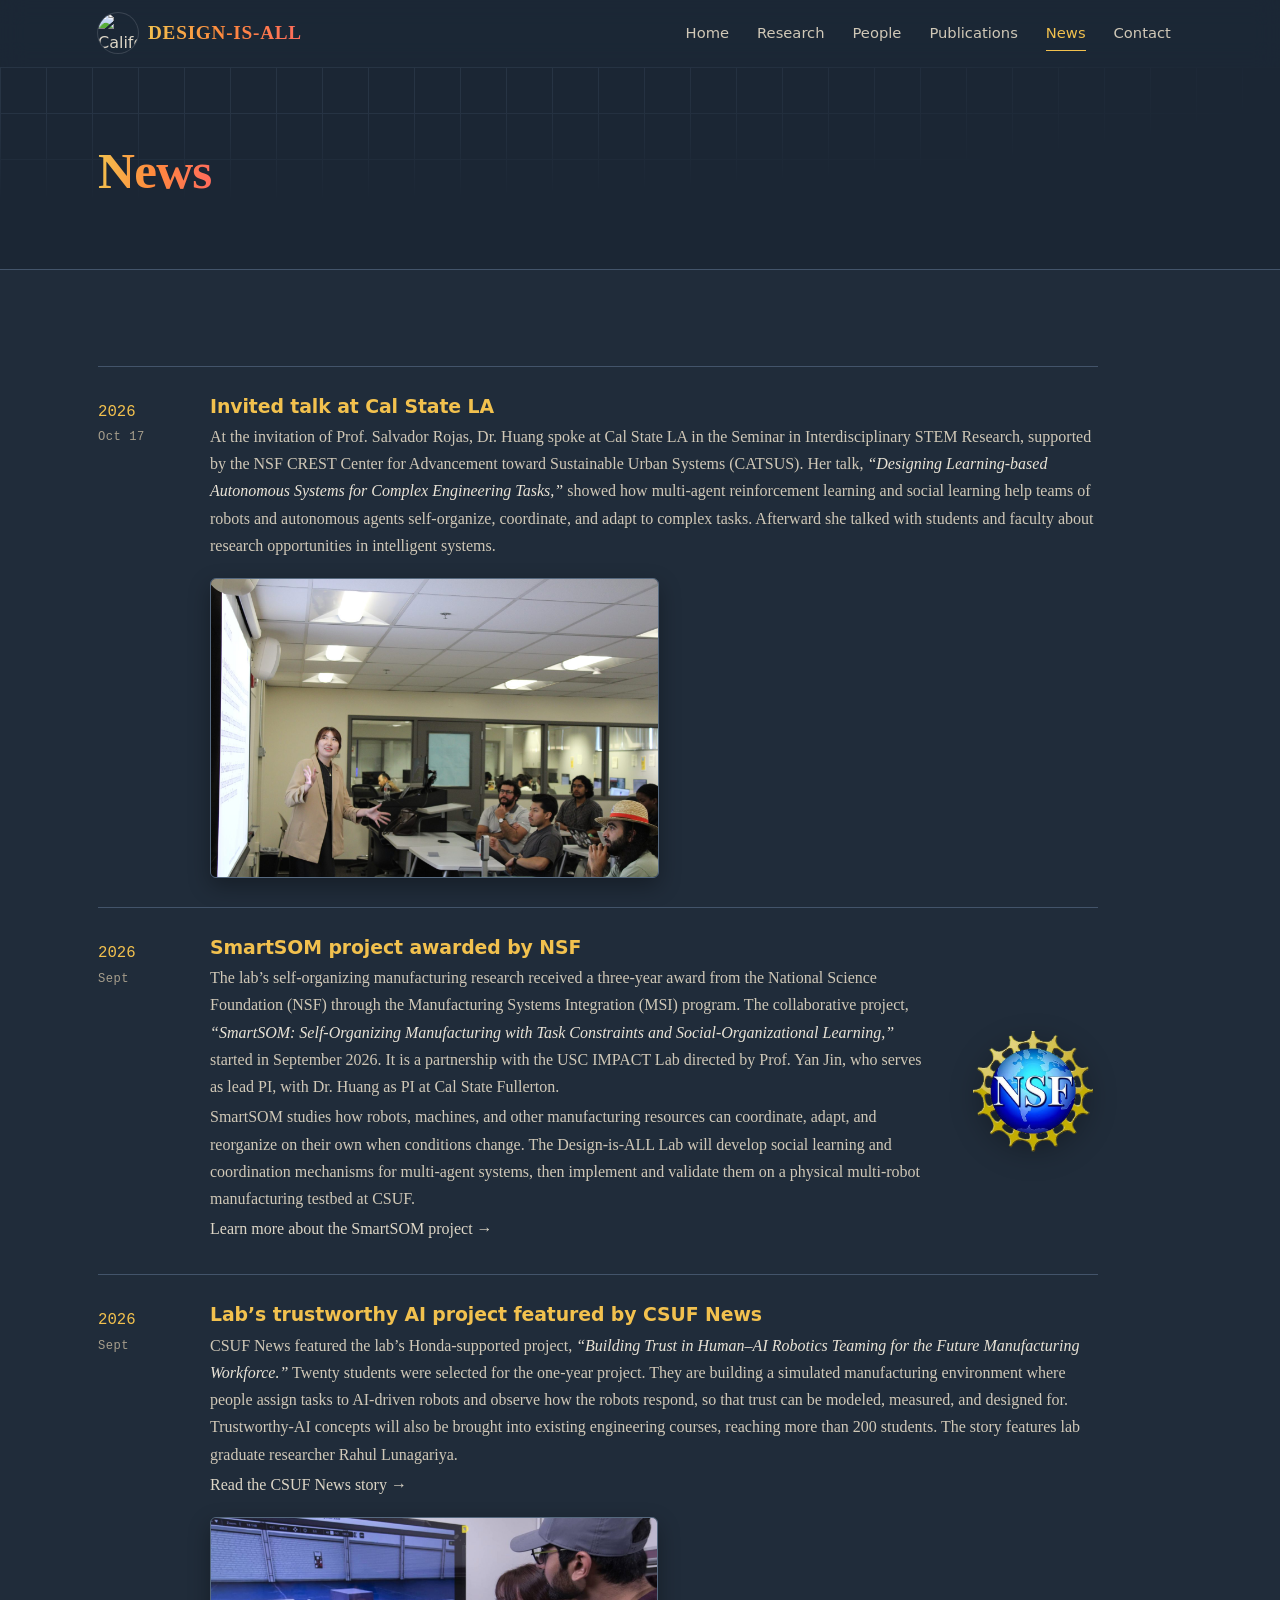
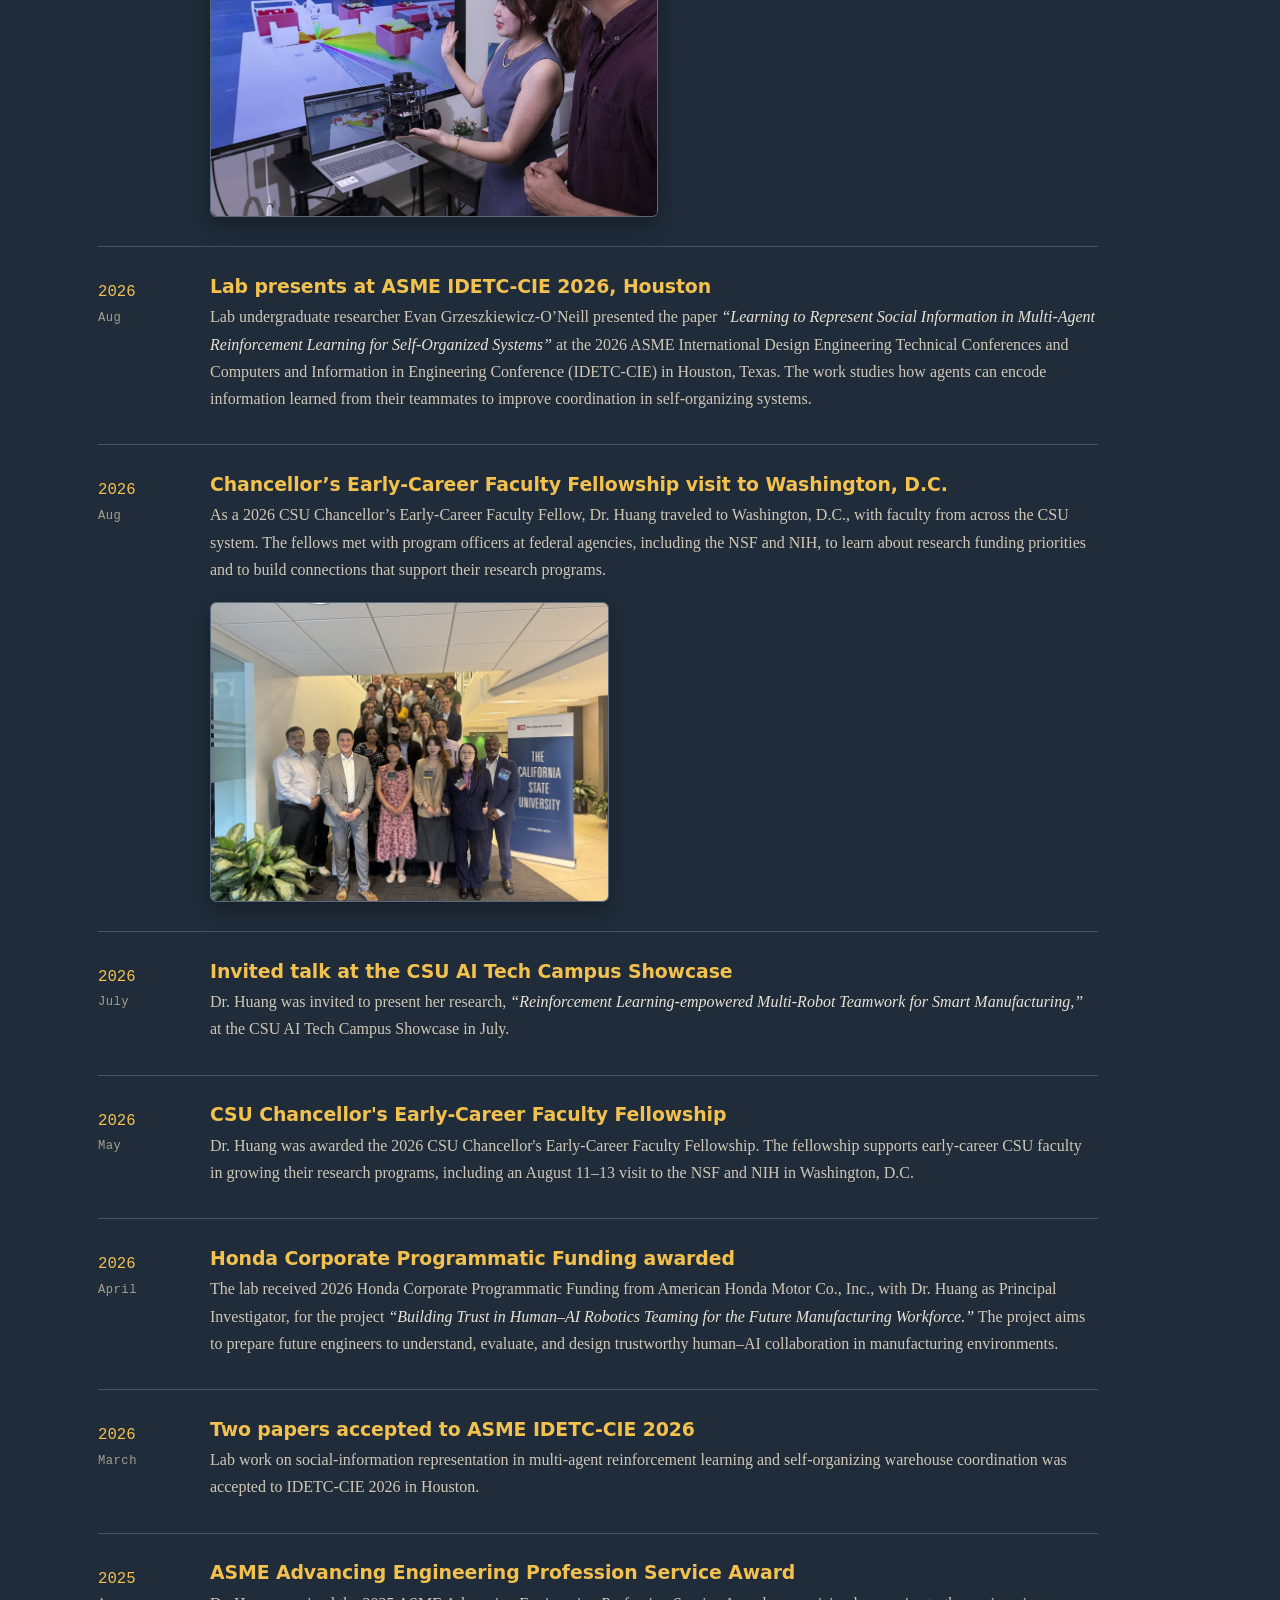
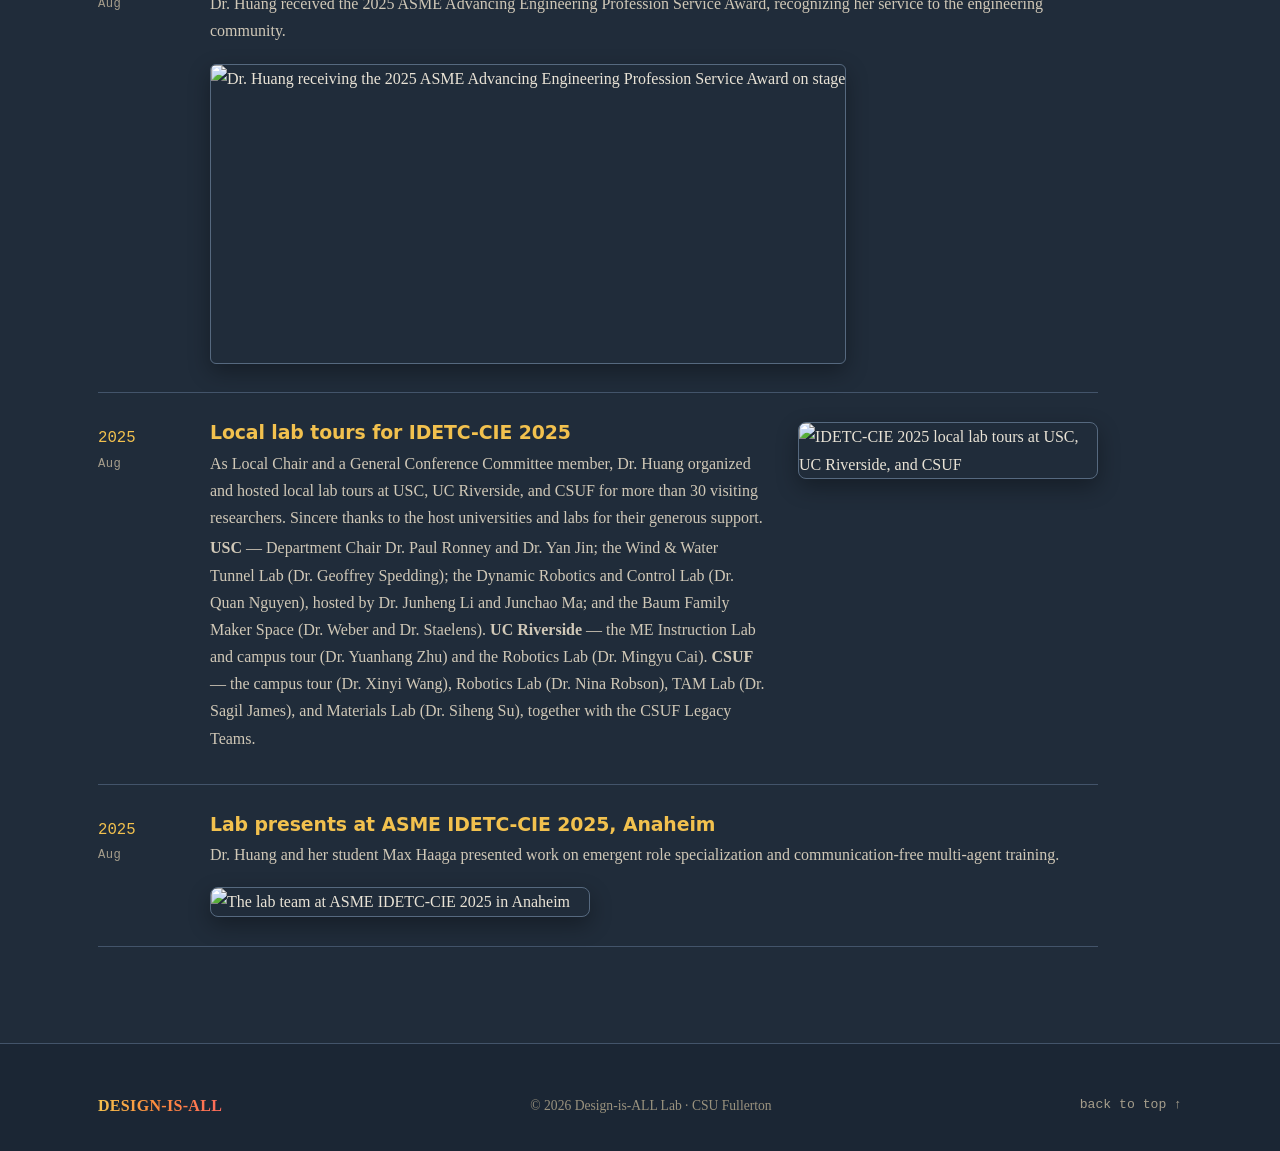
==== commit 2cd2b0b4: "Use transparent NSF logo; place it in the award card (Research) and beside the NSF news item Co-Auth" ====
--- a/news.html
+++ b/news.html
@@ -56,12 +56,14 @@
 
           <div class="news-item">
             <div class="date"><span class="yr">2026</span><span class="mo">Sept</span></div>
-            <div>
+            <div class="n-split n-split-logo">
+              <div class="n-text">
               <h3>SmartSOM project awarded by NSF</h3>
               <p>The lab&rsquo;s self-organizing manufacturing research received a three-year award from the National Science Foundation (NSF) through the Manufacturing Systems Integration (MSI) program. The collaborative project, <span class="paper">&ldquo;SmartSOM: Self-Organizing Manufacturing with Task Constraints and Social-Organizational Learning,&rdquo;</span> started in September 2026. It is a partnership with the USC IMPACT Lab directed by Prof. Yan Jin, who serves as lead PI, with Dr. Huang as PI at Cal State Fullerton.</p>
               <p>SmartSOM studies how robots, machines, and other manufacturing resources can coordinate, adapt, and reorganize on their own when conditions change. The Design-is-ALL Lab will develop social learning and coordination mechanisms for multi-agent systems, then implement and validate them on a physical multi-robot manufacturing testbed at CSUF.</p>
               <p><a href="research.html#smartsom">Learn more about the SmartSOM project &rarr;</a></p>
-              <div class="sponsor-logo sponsor-logo-lg"><img src="assets/images/nsf-logo.jpg" alt="National Science Foundation" /></div>
+              </div>
+              <img class="n-logo" src="assets/images/nsf-logo.png" alt="National Science Foundation" />
             </div>
           </div>
 
--- a/assets/css/style.css
+++ b/assets/css/style.css
@@ -428,7 +428,9 @@
 
 /* ---------- funded-project details (research page) ---------- */
 .rproj-body .award-title { font-family: var(--serif); font-style: italic; color: var(--steel-200); font-size: 1.08rem; margin: 0 0 1.2rem; }
-.award-facts { margin: 0 0 1.8rem; padding: 1rem 1.2rem; background: var(--panel); border: 1px solid var(--line); border-left: 3px solid var(--bronze); border-radius: var(--radius); display: grid; gap: .65rem; }
+.award-card { display: grid; grid-template-columns: 1fr auto; gap: 1.6rem; align-items: center; margin: 0 0 1.8rem; padding: 1.1rem 1.4rem; background: var(--panel); border: 1px solid var(--line); border-left: 3px solid var(--bronze); border-radius: var(--radius); }
+.award-facts { margin: 0; display: grid; gap: .65rem; }
+.award-logo { width: 116px; height: auto; display: block; filter: drop-shadow(0 6px 14px rgba(0,0,0,.35)); }
 .award-facts div { display: grid; grid-template-columns: 8.5rem 1fr; gap: 1rem; }
 .award-facts dt { font-family: var(--mono); font-size: .76rem; letter-spacing: .06em; text-transform: uppercase; color: var(--steel-400); padding-top: .2rem; }
 .award-facts dd { margin: 0; color: var(--steel-200); font-size: .98rem; line-height: 1.6; }
@@ -438,5 +440,7 @@
 .rtasks li { margin: 0 0 .65rem; line-height: 1.65; font-size: 1.02rem; }
 .rtasks b { color: var(--steel-200); }
 .rfig figcaption { font-family: var(--mono); font-size: .74rem; color: #55606d; margin-top: .6rem; text-align: center; }
-.sponsor-logo-lg img { height: 72px; }
-@media (max-width: 720px) { .award-facts div { grid-template-columns: 1fr; gap: .15rem; } }
+.n-split-logo { grid-template-columns: 1fr 130px; align-items: center; }
+.n-logo { width: 120px; height: auto; display: block; justify-self: center; filter: drop-shadow(0 6px 14px rgba(0,0,0,.35)); }
+@media (max-width: 720px) { .award-facts div { grid-template-columns: 1fr; gap: .15rem; } .award-card { grid-template-columns: 1fr; } .award-logo { width: 84px; grid-row: 1; } .n-logo { width: 84px; justify-self: start; grid-row: 1; } }
+@media (max-width: 900px) { .n-split.n-split-logo { grid-template-columns: 1fr; gap: 1rem; } .n-split-logo .n-logo { width: 84px; justify-self: start; grid-row: 1; } }
